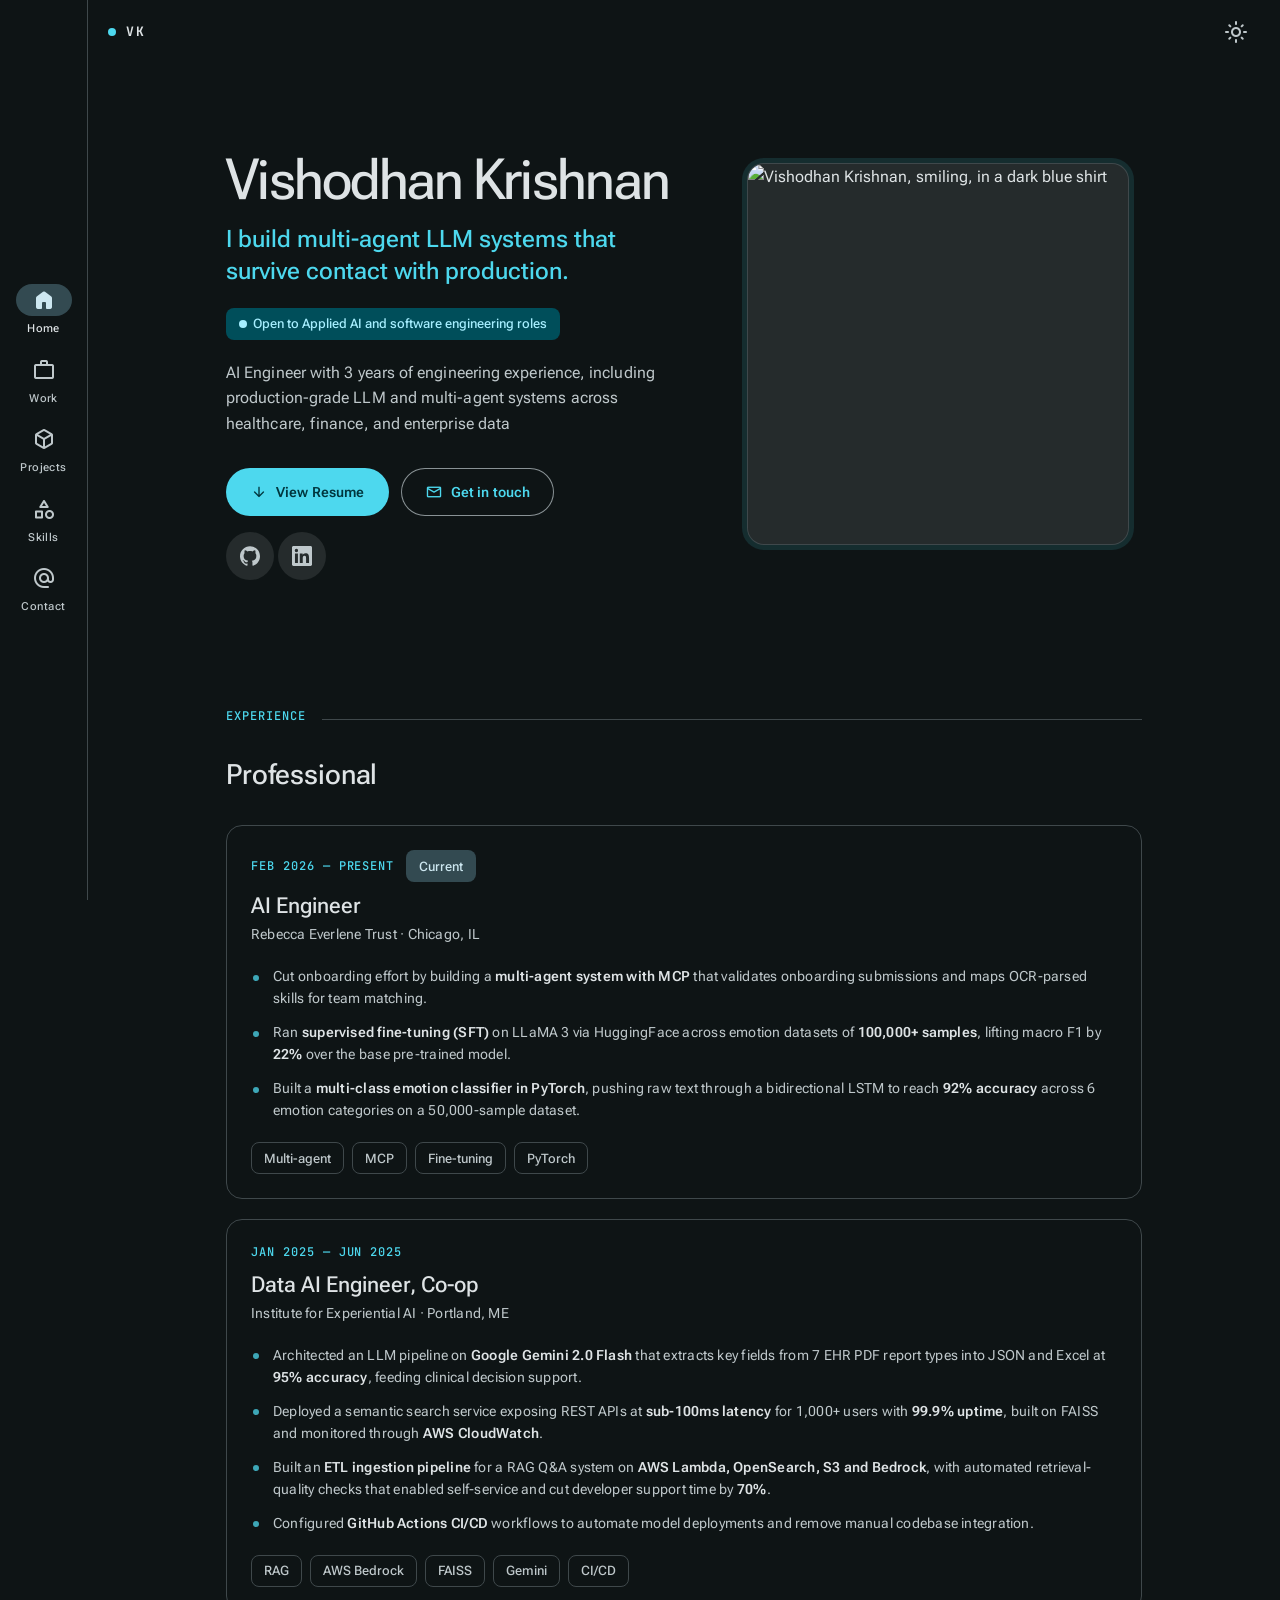
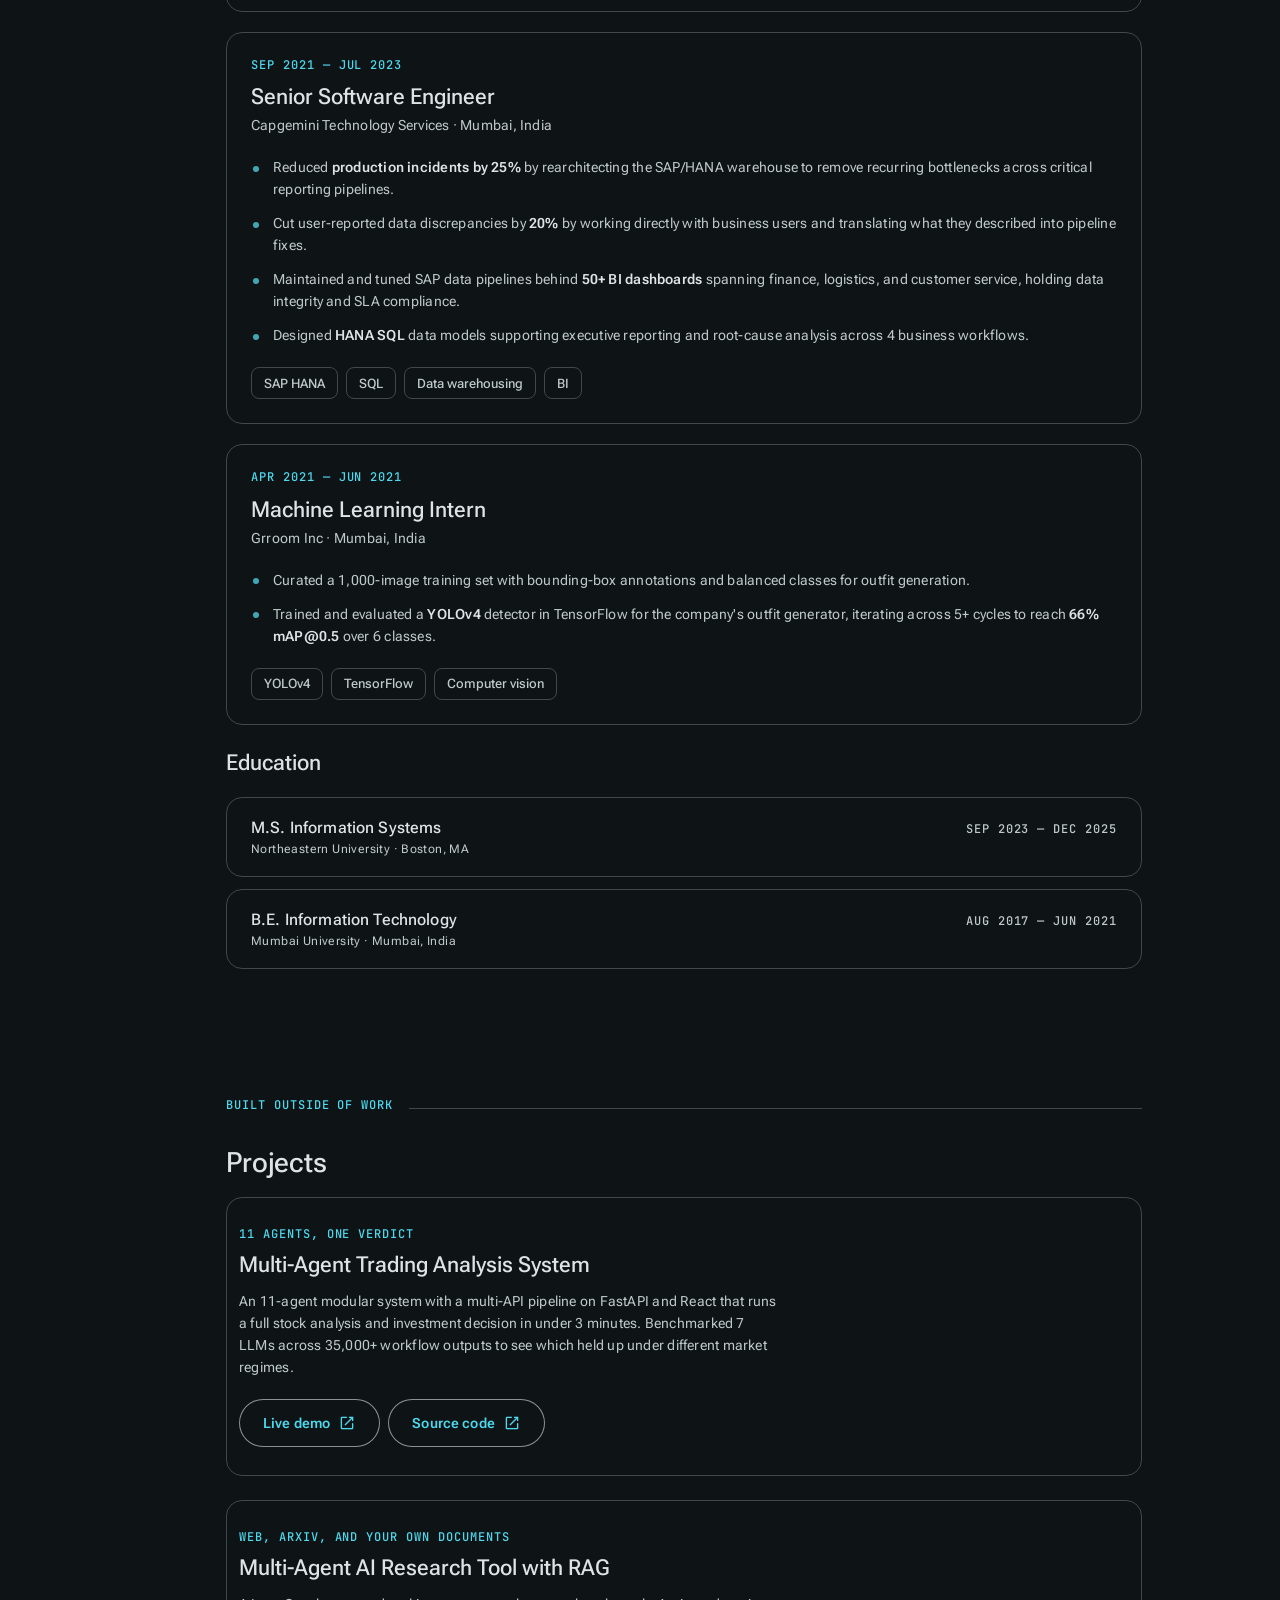
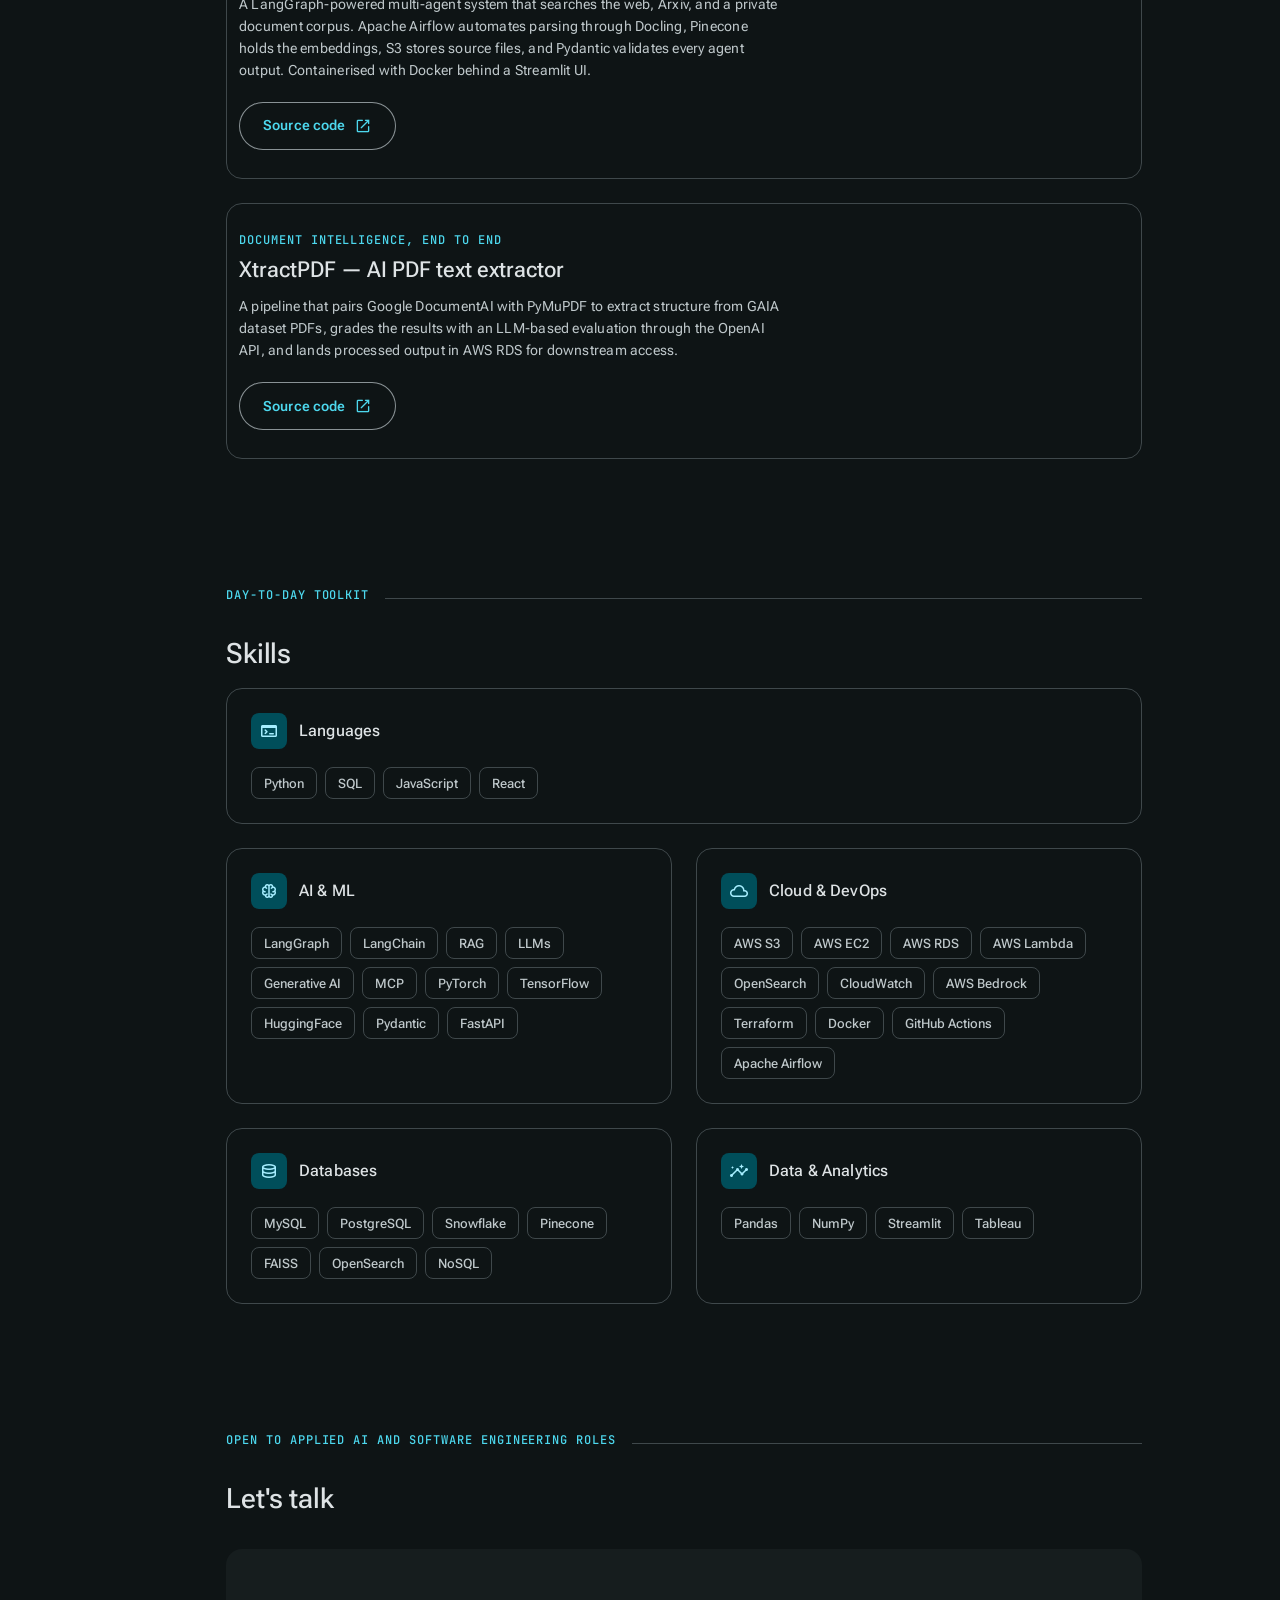
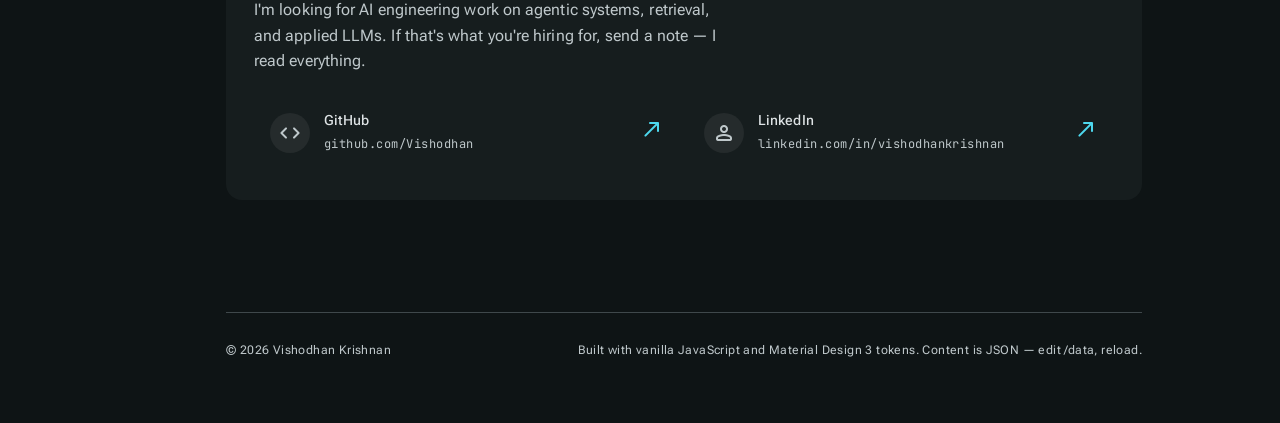
==== index.html @ 7ceb16e6 "Initial commit from local project" ====
<!DOCTYPE html>
<html lang="en" data-theme="dark">
<head>
  <meta charset="utf-8">
  <meta name="viewport" content="width=device-width, initial-scale=1, viewport-fit=cover">
  <title>Vishodhan Krishnan — AI Engineer</title>
  <meta name="description" content="Vishodhan Krishnan — AI Engineer building multi-agent LLM systems, RAG pipelines, and fine-tuned models across healthcare, finance, and enterprise data.">
  <meta name="theme-color" content="#0E1415">
  <meta name="color-scheme" content="dark light">

  <meta property="og:type" content="profile">
  <meta property="og:title" content="Vishodhan Krishnan — AI Engineer">
  <meta property="og:description" content="Multi-agent LLM systems, RAG pipelines, and fine-tuned models across healthcare, finance, and enterprise data.">
  <meta property="og:image" content="assets/img/vishodhan-krishnan-cropped.jpg">
  <meta name="twitter:card" content="summary">


  <!-- Fonts: Roboto Flex (M3 brand + plain roles), JetBrains Mono (utility), Material Symbols -->
  <link rel="preconnect" href="https://fonts.googleapis.com">
  <link rel="preconnect" href="https://fonts.gstatic.com" crossorigin>
  <link rel="stylesheet" href="https://fonts.googleapis.com/css2?family=Roboto+Flex:opsz,wdth,wght@8..144,75..125,300..700&family=JetBrains+Mono:wght@400..700&display=swap">
  <link rel="stylesheet" href="https://fonts.googleapis.com/css2?family=Material+Symbols+Rounded:opsz,wght,FILL,GRAD@20..48,100..700,0..1,-50..200&display=swap">

  <!-- Design tokens + components -->
  <link rel="stylesheet" href="assets/css/tokens.css">
  <link rel="stylesheet" href="assets/css/styles.css">

  <!-- Tailwind, bridged to the same M3 colour tokens -->
  <script src="https://cdn.tailwindcss.com?plugins=" defer></script>
  <script>
    window.tailwind = window.tailwind || {};
    window.tailwind.config = {
      corePlugins: { preflight: false },
      theme: {
        extend: {
          colors: {
            primary: 'rgb(var(--md-ref-primary) / <alpha-value>)',
            'on-primary': 'rgb(var(--md-ref-on-primary) / <alpha-value>)',
            'primary-container': 'rgb(var(--md-ref-primary-container) / <alpha-value>)',
            secondary: 'rgb(var(--md-ref-secondary) / <alpha-value>)',
            tertiary: 'rgb(var(--md-ref-tertiary) / <alpha-value>)',
            surface: 'rgb(var(--md-ref-surface) / <alpha-value>)',
            'on-surface': 'rgb(var(--md-ref-on-surface) / <alpha-value>)',
            'on-surface-variant': 'rgb(var(--md-ref-on-surface-variant) / <alpha-value>)',
            'surface-container': 'rgb(var(--md-ref-surface-container) / <alpha-value>)',
            outline: 'rgb(var(--md-ref-outline) / <alpha-value>)',
            'outline-variant': 'rgb(var(--md-ref-outline-variant) / <alpha-value>)'
          },
          borderRadius: {
            xs: 'var(--md-sys-shape-corner-extra-small)',
            sm: 'var(--md-sys-shape-corner-small)',
            md: 'var(--md-sys-shape-corner-medium)',
            lg: 'var(--md-sys-shape-corner-large)',
            xl: 'var(--md-sys-shape-corner-extra-large)'
          }
        }
      }
    };
  </script>

  <!-- Applies the saved theme before first paint so there is no flash -->
  <script src="assets/js/theme.js"></script>
</head>

<body>
  <p id="live-region" class="sr-only" role="status" aria-live="polite"></p>

  <!-- Navigation rail — desktop -->
  <nav class="md-nav-rail" id="nav-rail" aria-label="Sections"></nav>

  <!-- Top app bar -->
  <header class="md-top-app-bar" id="app-bar">
    <a class="pf-brand" href="#home">
      <span class="pf-brand__dot" aria-hidden="true"></span>
      <span>VK</span>
    </a>
    <button type="button"
            id="theme-toggle"
            class="md-icon-button md-state"
            aria-pressed="false"
            aria-label="Switch to light theme"
            title="Switch to light theme">
      <span class="material-symbols-rounded" aria-hidden="true">light_mode</span>
    </button>
  </header>

  <main id="main" tabindex="-1">
    <noscript>
      <div class="pf-shell">
        <div class="pf-notice">
          <h2 class="md-title-medium">JavaScript is switched off</h2>
          <p class="md-body-medium" style="margin-top:8px">
            This page assembles itself from JSON in the <code>/data</code> folder, so it needs
            JavaScript to render. Turn it on and reload, or read the raw content at
            <code>data/profile.json</code> and <code>data/experience.json</code>.
          </p>
        </div>
      </div>
    </noscript>

    <div class="pf-shell">
      <div class="pf-notice" id="load-error" role="alert" hidden></div>
    </div>

    <section class="pf-section" id="home" aria-labelledby="home-heading">
      <div class="pf-shell">
        <h2 class="sr-only" id="home-heading" tabindex="-1">Introduction</h2>
        <div id="home-content"></div>
      </div>
    </section>

    <section class="pf-section" id="work" aria-labelledby="work-heading">
      <div class="pf-shell" id="work-content"></div>
    </section>

    <section class="pf-section" id="projects" aria-labelledby="projects-heading">
      <div class="pf-shell" id="projects-content"></div>
    </section>

    <section class="pf-section" id="skills" aria-labelledby="skills-heading">
      <div class="pf-shell" id="skills-content"></div>
    </section>

    <section class="pf-section" id="contact" aria-labelledby="contact-heading">
      <div class="pf-shell" id="contact-content"></div>
    </section>
  </main>

  <footer class="pf-footer">
    <div class="pf-shell" id="site-footer"></div>
  </footer>

  <!-- Navigation bar — compact widths -->
  <nav class="md-nav-bar" id="nav-bar" aria-label="Sections"></nav>

  <script src="assets/js/data.js"></script>
  <script src="assets/js/render.js"></script>
  <script src="assets/js/nav.js"></script>
  <script src="assets/js/main.js"></script>
</body>
</html>
---- assets/css/tokens.css ----
/* =========================================================================
   Material Design 3 — design tokens
   -------------------------------------------------------------------------
   Colour roles are stored as space-separated RGB triplets (`--md-ref-*`) so
   Tailwind can apply alpha via `rgb(var(--token) / <alpha-value>)`.
   Hand-written CSS uses the resolved `--md-sys-color-*` aliases.

   Scheme generated from seed  #0FA3B1  (teal-cyan)
   Tertiary palette shifted to indigo for accent contrast.
   ========================================================================= */

:root {
  /* ---- Shape scale ---- */
  --md-sys-shape-corner-none: 0px;
  --md-sys-shape-corner-extra-small: 4px;
  --md-sys-shape-corner-small: 8px;
  --md-sys-shape-corner-medium: 12px;
  --md-sys-shape-corner-large: 16px;
  --md-sys-shape-corner-extra-large: 28px;
  --md-sys-shape-corner-full: 9999px;

  /* ---- State layer opacities ---- */
  --md-sys-state-hover-opacity: 0.08;
  --md-sys-state-focus-opacity: 0.10;
  --md-sys-state-pressed-opacity: 0.10;
  --md-sys-state-dragged-opacity: 0.16;

  /* ---- Motion ---- */
  --md-sys-motion-easing-standard: cubic-bezier(0.2, 0, 0, 1);
  --md-sys-motion-easing-standard-decelerate: cubic-bezier(0, 0, 0, 1);
  --md-sys-motion-easing-emphasized-decelerate: cubic-bezier(0.05, 0.7, 0.1, 1);
  --md-sys-motion-easing-emphasized-accelerate: cubic-bezier(0.3, 0, 0.8, 0.15);
  --md-sys-motion-duration-short2: 100ms;
  --md-sys-motion-duration-short4: 200ms;
  --md-sys-motion-duration-medium2: 300ms;
  --md-sys-motion-duration-medium4: 400ms;
  --md-sys-motion-duration-long2: 500ms;
  --md-sys-motion-duration-long4: 600ms;

  /* ---- Typeface roles ---- */
  --md-sys-typescale-brand-font: "Roboto Flex", "Roboto", system-ui, -apple-system,
    "Segoe UI", sans-serif;
  --md-sys-typescale-plain-font: "Roboto Flex", "Roboto", system-ui, -apple-system,
    "Segoe UI", sans-serif;
  --md-sys-typescale-utility-font: "JetBrains Mono", ui-monospace, SFMono-Regular,
    "SF Mono", Menlo, Consolas, monospace;
}

/* =========================================================================
   DARK SCHEME  — the default, per brief
   Surface #0E1415 with on-surface #DEE3E5 (light grey) → 15.4:1
   ========================================================================= */
:root,
[data-theme="dark"] {
  color-scheme: dark;

  --md-ref-primary: 77 216 238;
  --md-ref-on-primary: 0 54 62;
  --md-ref-primary-container: 0 78 90;
  --md-ref-on-primary-container: 166 238 255;

  --md-ref-secondary: 177 203 211;
  --md-ref-on-secondary: 28 52 58;
  --md-ref-secondary-container: 51 74 81;
  --md-ref-on-secondary-container: 205 231 240;

  --md-ref-tertiary: 192 193 234;
  --md-ref-on-tertiary: 41 42 77;
  --md-ref-tertiary-container: 63 64 100;
  --md-ref-on-tertiary-container: 223 223 255;

  --md-ref-error: 255 180 171;
  --md-ref-on-error: 105 0 5;
  --md-ref-error-container: 147 0 10;
  --md-ref-on-error-container: 255 218 214;

  --md-ref-surface: 14 20 21;
  --md-ref-on-surface: 222 227 229;
  --md-ref-surface-variant: 63 72 75;
  --md-ref-on-surface-variant: 191 200 203;

  --md-ref-surface-dim: 14 20 21;
  --md-ref-surface-bright: 52 58 59;
  --md-ref-surface-container-lowest: 9 15 16;
  --md-ref-surface-container-low: 22 29 30;
  --md-ref-surface-container: 26 33 34;
  --md-ref-surface-container-high: 37 43 44;
  --md-ref-surface-container-highest: 47 54 55;

  --md-ref-outline: 137 146 149;
  --md-ref-outline-variant: 63 72 75;

  --md-ref-inverse-surface: 222 227 229;
  --md-ref-inverse-on-surface: 43 49 51;
  --md-ref-inverse-primary: 0 104 122;

  --md-ref-scrim: 0 0 0;
  --md-ref-shadow: 0 0 0;

  --md-sys-elevation-level1: 0 1px 2px 0 rgb(0 0 0 / 0.42), 0 1px 3px 1px rgb(0 0 0 / 0.26);
  --md-sys-elevation-level2: 0 1px 2px 0 rgb(0 0 0 / 0.42), 0 2px 6px 2px rgb(0 0 0 / 0.26);
  --md-sys-elevation-level3: 0 1px 3px 0 rgb(0 0 0 / 0.42), 0 4px 8px 3px rgb(0 0 0 / 0.26);
}

/* =========================================================================
   LIGHT SCHEME
   Surface #F5FAFB with on-surface #171D1E → 15.6:1
   ========================================================================= */
[data-theme="light"] {
  color-scheme: light;

  --md-ref-primary: 0 104 122;
  --md-ref-on-primary: 255 255 255;
  --md-ref-primary-container: 166 238 255;
  --md-ref-on-primary-container: 0 31 37;

  --md-ref-secondary: 74 98 104;
  --md-ref-on-secondary: 255 255 255;
  --md-ref-secondary-container: 205 231 240;
  --md-ref-on-secondary-container: 5 31 37;

  --md-ref-tertiary: 86 89 146;
  --md-ref-on-tertiary: 255 255 255;
  --md-ref-tertiary-container: 223 223 255;
  --md-ref-on-tertiary-container: 18 20 75;

  --md-ref-error: 186 26 26;
  --md-ref-on-error: 255 255 255;
  --md-ref-error-container: 255 218 214;
  --md-ref-on-error-container: 65 0 2;

  --md-ref-surface: 245 250 251;
  --md-ref-on-surface: 23 29 30;
  --md-ref-surface-variant: 219 228 230;
  --md-ref-on-surface-variant: 63 72 75;

  --md-ref-surface-dim: 213 219 220;
  --md-ref-surface-bright: 245 250 251;
  --md-ref-surface-container-lowest: 255 255 255;
  --md-ref-surface-container-low: 239 245 246;
  --md-ref-surface-container: 233 239 240;
  --md-ref-surface-container-high: 227 233 235;
  --md-ref-surface-container-highest: 222 227 229;

  --md-ref-outline: 111 121 123;
  --md-ref-outline-variant: 191 200 203;

  --md-ref-inverse-surface: 43 49 51;
  --md-ref-inverse-on-surface: 236 242 243;
  --md-ref-inverse-primary: 77 216 238;

  --md-ref-scrim: 0 0 0;
  --md-ref-shadow: 0 0 0;

  --md-sys-elevation-level1: 0 1px 2px 0 rgb(0 0 0 / 0.14), 0 1px 3px 1px rgb(0 0 0 / 0.08);
  --md-sys-elevation-level2: 0 1px 2px 0 rgb(0 0 0 / 0.14), 0 2px 6px 2px rgb(0 0 0 / 0.08);
  --md-sys-elevation-level3: 0 1px 3px 0 rgb(0 0 0 / 0.14), 0 4px 8px 3px rgb(0 0 0 / 0.08);
}

/* ---- Resolved aliases for hand-written CSS ---- */
:root,
[data-theme="dark"],
[data-theme="light"] {
  --md-sys-color-primary: rgb(var(--md-ref-primary));
  --md-sys-color-on-primary: rgb(var(--md-ref-on-primary));
  --md-sys-color-primary-container: rgb(var(--md-ref-primary-container));
  --md-sys-color-on-primary-container: rgb(var(--md-ref-on-primary-container));
  --md-sys-color-secondary: rgb(var(--md-ref-secondary));
  --md-sys-color-on-secondary: rgb(var(--md-ref-on-secondary));
  --md-sys-color-secondary-container: rgb(var(--md-ref-secondary-container));
  --md-sys-color-on-secondary-container: rgb(var(--md-ref-on-secondary-container));
  --md-sys-color-tertiary: rgb(var(--md-ref-tertiary));
  --md-sys-color-on-tertiary: rgb(var(--md-ref-on-tertiary));
  --md-sys-color-tertiary-container: rgb(var(--md-ref-tertiary-container));
  --md-sys-color-on-tertiary-container: rgb(var(--md-ref-on-tertiary-container));
  --md-sys-color-error: rgb(var(--md-ref-error));
  --md-sys-color-surface: rgb(var(--md-ref-surface));
  --md-sys-color-on-surface: rgb(var(--md-ref-on-surface));
  --md-sys-color-surface-variant: rgb(var(--md-ref-surface-variant));
  --md-sys-color-on-surface-variant: rgb(var(--md-ref-on-surface-variant));
  --md-sys-color-surface-dim: rgb(var(--md-ref-surface-dim));
  --md-sys-color-surface-bright: rgb(var(--md-ref-surface-bright));
  --md-sys-color-surface-container-lowest: rgb(var(--md-ref-surface-container-lowest));
  --md-sys-color-surface-container-low: rgb(var(--md-ref-surface-container-low));
  --md-sys-color-surface-container: rgb(var(--md-ref-surface-container));
  --md-sys-color-surface-container-high: rgb(var(--md-ref-surface-container-high));
  --md-sys-color-surface-container-highest: rgb(var(--md-ref-surface-container-highest));
  --md-sys-color-outline: rgb(var(--md-ref-outline));
  --md-sys-color-outline-variant: rgb(var(--md-ref-outline-variant));
  --md-sys-color-inverse-surface: rgb(var(--md-ref-inverse-surface));
  --md-sys-color-inverse-on-surface: rgb(var(--md-ref-inverse-on-surface));
  --md-sys-color-inverse-primary: rgb(var(--md-ref-inverse-primary));
}

/* =========================================================================
   Type scale — M3 roles mapped onto Roboto Flex + JetBrains Mono
   ========================================================================= */
.md-display-large,
.md-display-medium,
.md-display-small,
.md-headline-large,
.md-headline-medium,
.md-headline-small {
  font-family: var(--md-sys-typescale-brand-font);
  font-variation-settings: "wdth" 105, "GRAD" 0;
  text-wrap: balance;
}

.md-display-large  { font-size: clamp(2.75rem, 7vw, 3.5625rem); line-height: 1.12; font-weight: 500; letter-spacing: -0.03em; }
.md-display-medium { font-size: clamp(2.25rem, 5.5vw, 2.8125rem); line-height: 1.16; font-weight: 500; letter-spacing: -0.02em; }
.md-display-small  { font-size: clamp(1.875rem, 4vw, 2.25rem); line-height: 1.22; font-weight: 500; letter-spacing: -0.015em; }

.md-headline-large  { font-size: 2rem;    line-height: 1.25; font-weight: 500; letter-spacing: -0.01em; }
.md-headline-medium { font-size: 1.75rem; line-height: 1.29; font-weight: 500; letter-spacing: -0.005em; }
.md-headline-small  { font-size: 1.5rem;  line-height: 1.33; font-weight: 500; }

.md-title-large  { font-family: var(--md-sys-typescale-brand-font); font-size: 1.375rem; line-height: 1.27; font-weight: 500; }
.md-title-medium { font-family: var(--md-sys-typescale-plain-font); font-size: 1rem;     line-height: 1.5;  font-weight: 500; letter-spacing: 0.009em; }
.md-title-small  { font-family: var(--md-sys-typescale-plain-font); font-size: 0.875rem; line-height: 1.43; font-weight: 500; letter-spacing: 0.007em; }

.md-body-large  { font-family: var(--md-sys-typescale-plain-font); font-size: 1rem;     line-height: 1.6;  font-weight: 400; letter-spacing: 0.005em; }
.md-body-medium { font-family: var(--md-sys-typescale-plain-font); font-size: 0.875rem; line-height: 1.57; font-weight: 400; letter-spacing: 0.016em; }
.md-body-small  { font-family: var(--md-sys-typescale-plain-font); font-size: 0.75rem;  line-height: 1.5;  font-weight: 400; letter-spacing: 0.033em; }

.md-label-large  { font-family: var(--md-sys-typescale-plain-font); font-size: 0.875rem; line-height: 1.43; font-weight: 500; letter-spacing: 0.007em; }
.md-label-medium { font-family: var(--md-sys-typescale-plain-font); font-size: 0.75rem;  line-height: 1.33; font-weight: 500; letter-spacing: 0.042em; }
.md-label-small  { font-family: var(--md-sys-typescale-plain-font); font-size: 0.6875rem;line-height: 1.45; font-weight: 500; letter-spacing: 0.045em; }

/* Utility face — dates, metrics, eyebrows, graph labels */
.md-utility {
  font-family: var(--md-sys-typescale-utility-font);
  font-size: 0.75rem;
  line-height: 1.4;
  font-weight: 500;
  letter-spacing: 0.08em;
  text-transform: uppercase;
  font-feature-settings: "tnum" 1;
}
---- assets/css/styles.css ----
/* =========================================================================
   Vishodhan Krishnan — portfolio
   Material Design 3 components + layout.
   Tailwind handles generic utilities; everything here is M3-specific.
   ========================================================================= */

/* ---------- Base ---------- */
* { box-sizing: border-box; }

html {
  scroll-behavior: smooth;
  -webkit-text-size-adjust: 100%;
}

body {
  margin: 0;
  min-height: 100vh;
  background-color: var(--md-sys-color-surface);
  color: var(--md-sys-color-on-surface);
  font-family: var(--md-sys-typescale-plain-font);
  font-size: 1rem;
  line-height: 1.6;
  -webkit-font-smoothing: antialiased;
  -moz-osx-font-smoothing: grayscale;
  transition:
    background-color var(--md-sys-motion-duration-medium2) var(--md-sys-motion-easing-standard),
    color var(--md-sys-motion-duration-medium2) var(--md-sys-motion-easing-standard);
}

h1, h2, h3, h4, p, ul, ol, figure { margin: 0; }
ul, ol { padding: 0; list-style: none; }
img { display: block; max-width: 100%; }

a {
  color: var(--md-sys-color-primary);
  text-decoration-color: color-mix(in srgb, var(--md-sys-color-primary) 45%, transparent);
  text-underline-offset: 0.2em;
}
a:hover { text-decoration-color: currentColor; }

strong { font-weight: 600; color: var(--md-sys-color-on-surface); }

code {
  font-family: var(--md-sys-typescale-utility-font);
  font-size: 0.875em;
  padding: 0.1em 0.35em;
  border-radius: var(--md-sys-shape-corner-extra-small);
  background: var(--md-sys-color-surface-container-high);
}

/* ---------- Focus: WCAG 2.4.7 / 2.4.11 ---------- */
:focus-visible {
  outline: 3px solid var(--md-sys-color-primary);
  outline-offset: 2px;
  border-radius: var(--md-sys-shape-corner-extra-small);
}
:focus:not(:focus-visible) { outline: none; }

.skip-link {
  position: fixed;
  top: 0;
  left: 0;
  z-index: 100;
  transform: translateY(-120%);
  margin: 12px;
  padding: 12px 20px;
  border-radius: var(--md-sys-shape-corner-full);
  background: var(--md-sys-color-primary-container);
  color: var(--md-sys-color-on-primary-container);
  font-weight: 500;
  text-decoration: none;
  box-shadow: var(--md-sys-elevation-level2);
  transition: transform var(--md-sys-motion-duration-short4) var(--md-sys-motion-easing-standard);
}
.skip-link:focus { transform: translateY(0); }

/* Screen-reader-only text (also defined by Tailwind; kept here so the
   site degrades correctly if the CDN is unavailable). */
.sr-only {
  position: absolute;
  width: 1px;
  height: 1px;
  padding: 0;
  margin: -1px;
  overflow: hidden;
  clip: rect(0, 0, 0, 0);
  white-space: nowrap;
  border-width: 0;
}

/* ---------- Shared state layer ---------- */
.md-state {
  position: relative;
  isolation: isolate;
  overflow: hidden;
}
.md-state::before {
  content: "";
  position: absolute;
  inset: 0;
  z-index: -1;
  background: currentColor;
  opacity: 0;
  transition: opacity var(--md-sys-motion-duration-short4) var(--md-sys-motion-easing-standard);
  pointer-events: none;
}
.md-state:hover::before { opacity: var(--md-sys-state-hover-opacity); }
.md-state:focus-visible::before { opacity: var(--md-sys-state-focus-opacity); }
.md-state:active::before { opacity: var(--md-sys-state-pressed-opacity); }

/* =========================================================================
   Navigation rail (>= 900px)
   ========================================================================= */
.md-nav-rail {
  position: fixed;
  inset-block: 0;
  left: 0;
  z-index: 30;
  display: none;
  width: 88px;
  flex-direction: column;
  align-items: center;
  justify-content: center;
  gap: 4px;
  padding-block: 24px;
  background: var(--md-sys-color-surface);
  border-right: 1px solid var(--md-sys-color-outline-variant);
}

.md-nav-rail__list {
  display: flex;
  flex-direction: column;
  gap: 4px;
  width: 100%;
  align-items: center;
}

.md-nav-rail__item {
  display: flex;
  flex-direction: column;
  align-items: center;
  gap: 4px;
  width: 100%;
  padding-block: 6px;
  color: var(--md-sys-color-on-surface-variant);
  text-decoration: none;
  background: none;
  border: 0;
  cursor: pointer;
}

.md-nav-rail__icon {
  display: grid;
  place-items: center;
  width: 56px;
  height: 32px;
  border-radius: var(--md-sys-shape-corner-full);
  transition:
    background-color var(--md-sys-motion-duration-short4) var(--md-sys-motion-easing-standard),
    color var(--md-sys-motion-duration-short4) var(--md-sys-motion-easing-standard);
}

.md-nav-rail__item:hover .md-nav-rail__icon {
  background: color-mix(in srgb, var(--md-sys-color-on-surface) 8%, transparent);
}

.md-nav-rail__item[aria-current="true"] { color: var(--md-sys-color-on-surface); }
.md-nav-rail__item[aria-current="true"] .md-nav-rail__icon {
  background: var(--md-sys-color-secondary-container);
  color: var(--md-sys-color-on-secondary-container);
}
.md-nav-rail__item[aria-current="true"] .material-symbols-rounded {
  font-variation-settings: "FILL" 1, "wght" 400, "GRAD" 0, "opsz" 24;
}

.md-nav-rail__label { font-size: 0.6875rem; font-weight: 500; letter-spacing: 0.04em; }

/* =========================================================================
   Navigation bar (< 900px, bottom)
   ========================================================================= */
.md-nav-bar {
  position: fixed;
  inset-inline: 0;
  bottom: 0;
  z-index: 30;
  display: flex;
  height: 80px;
  align-items: center;
  justify-content: space-around;
  padding-inline: 4px;
  background: var(--md-sys-color-surface-container);
  border-top: 1px solid var(--md-sys-color-outline-variant);
  padding-bottom: env(safe-area-inset-bottom, 0px);
}

.md-nav-bar__item {
  display: flex;
  flex: 1 1 0;
  flex-direction: column;
  align-items: center;
  justify-content: center;
  gap: 4px;
  min-width: 0;
  min-height: 64px;
  padding-top: 12px;
  color: var(--md-sys-color-on-surface-variant);
  text-decoration: none;
}

.md-nav-bar__icon {
  display: grid;
  place-items: center;
  width: 64px;
  max-width: 100%;
  height: 32px;
  border-radius: var(--md-sys-shape-corner-full);
  transition: background-color var(--md-sys-motion-duration-short4) var(--md-sys-motion-easing-standard);
}

.md-nav-bar__item[aria-current="true"] { color: var(--md-sys-color-on-surface); }
.md-nav-bar__item[aria-current="true"] .md-nav-bar__icon {
  background: var(--md-sys-color-secondary-container);
  color: var(--md-sys-color-on-secondary-container);
}
.md-nav-bar__item[aria-current="true"] .material-symbols-rounded {
  font-variation-settings: "FILL" 1, "wght" 400, "GRAD" 0, "opsz" 24;
}

.md-nav-bar__label {
  font-size: 0.6875rem;
  font-weight: 500;
  letter-spacing: 0.04em;
  overflow: hidden;
  text-overflow: ellipsis;
  white-space: nowrap;
  max-width: 100%;
}

/* =========================================================================
   Top app bar
   ========================================================================= */
.md-top-app-bar {
  position: sticky;
  top: 0;
  z-index: 20;
  display: flex;
  height: 64px;
  align-items: center;
  justify-content: space-between;
  gap: 16px;
  padding-inline: 20px;
  background: var(--md-sys-color-surface);
  transition: background-color var(--md-sys-motion-duration-short4) var(--md-sys-motion-easing-standard),
              box-shadow var(--md-sys-motion-duration-short4) var(--md-sys-motion-easing-standard);
}
.md-top-app-bar[data-scrolled="true"] {
  background: var(--md-sys-color-surface-container);
  box-shadow: var(--md-sys-elevation-level1);
}

.pf-brand {
  display: inline-flex;
  align-items: center;
  gap: 10px;
  font-family: var(--md-sys-typescale-utility-font);
  font-size: 0.8125rem;
  font-weight: 700;
  letter-spacing: 0.14em;
  color: var(--md-sys-color-on-surface);
  text-decoration: none;
}
.pf-brand__dot {
  width: 8px;
  height: 8px;
  border-radius: var(--md-sys-shape-corner-full);
  background: var(--md-sys-color-primary);
}

/* =========================================================================
   Buttons
   ========================================================================= */
.md-button {
  display: inline-flex;
  align-items: center;
  justify-content: center;
  gap: 8px;
  min-height: 48px;
  padding-inline: 24px;
  border: 0;
  border-radius: var(--md-sys-shape-corner-full);
  font-family: var(--md-sys-typescale-plain-font);
  font-size: 0.875rem;
  font-weight: 600;
  letter-spacing: 0.01em;
  text-decoration: none;
  cursor: pointer;
  transition: box-shadow var(--md-sys-motion-duration-short4) var(--md-sys-motion-easing-standard);
}
.md-button .material-symbols-rounded { font-size: 18px; }

.md-button--filled {
  background: var(--md-sys-color-primary);
  color: var(--md-sys-color-on-primary);
}
.md-button--filled:hover { box-shadow: var(--md-sys-elevation-level1); }

.md-button--tonal {
  background: var(--md-sys-color-secondary-container);
  color: var(--md-sys-color-on-secondary-container);
}

.md-button--outlined {
  background: transparent;
  color: var(--md-sys-color-primary);
  box-shadow: inset 0 0 0 1px var(--md-sys-color-outline);
}

.md-button--text {
  background: transparent;
  color: var(--md-sys-color-primary);
  padding-inline: 12px;
}

/* Icon button */
.md-icon-button {
  display: inline-grid;
  place-items: center;
  width: 48px;
  height: 48px;
  border: 0;
  border-radius: var(--md-sys-shape-corner-full);
  background: transparent;
  color: var(--md-sys-color-on-surface-variant);
  cursor: pointer;
  text-decoration: none;
}
.md-icon-button--tonal {
  background: var(--md-sys-color-surface-container-high);
  color: var(--md-sys-color-on-surface-variant);
}

/* =========================================================================
   Cards
   ========================================================================= */
.md-card {
  border-radius: var(--md-sys-shape-corner-large);
  background: var(--md-sys-color-surface-container-low);
  transition:
    background-color var(--md-sys-motion-duration-short4) var(--md-sys-motion-easing-standard),
    border-color var(--md-sys-motion-duration-short4) var(--md-sys-motion-easing-standard),
    box-shadow var(--md-sys-motion-duration-short4) var(--md-sys-motion-easing-standard);
}
.md-card--outlined {
  background: var(--md-sys-color-surface);
  border: 1px solid var(--md-sys-color-outline-variant);
}
.md-card--interactive:hover {
  border-color: color-mix(in srgb, var(--md-sys-color-primary) 55%, transparent);
  background: var(--md-sys-color-surface-container-low);
  box-shadow: var(--md-sys-elevation-level1);
}

/* =========================================================================
   Chips
   ========================================================================= */
.md-chip {
  display: inline-flex;
  align-items: center;
  gap: 6px;
  height: 32px;
  padding-inline: 12px;
  border: 1px solid var(--md-sys-color-outline-variant);
  border-radius: var(--md-sys-shape-corner-small);
  background: transparent;
  color: var(--md-sys-color-on-surface-variant);
  font-size: 0.8125rem;
  font-weight: 500;
  line-height: 1;
  white-space: nowrap;
}
.md-chip--accent {
  border-color: transparent;
  background: var(--md-sys-color-secondary-container);
  color: var(--md-sys-color-on-secondary-container);
}
.md-chip--status {
  border-color: transparent;
  background: var(--md-sys-color-primary-container);
  color: var(--md-sys-color-on-primary-container);
}
.md-chip--status .pf-pulse {
  width: 8px;
  height: 8px;
  border-radius: var(--md-sys-shape-corner-full);
  background: currentColor;
  animation: pf-breathe 2.4s var(--md-sys-motion-easing-standard) infinite;
}
@keyframes pf-breathe {
  0%, 100% { opacity: 1; transform: scale(1); }
  50%      { opacity: 0.45; transform: scale(0.75); }
}

/* Divider */
.md-divider {
  height: 1px;
  border: 0;
  background: var(--md-sys-color-outline-variant);
}

/* =========================================================================
   Page shell
   ========================================================================= */
.pf-shell {
  width: 100%;
  max-width: 980px;
  margin-inline: auto;
  padding-inline: 20px;
}

/* Adjacent sections stack their padding, so a seam is twice these values:
   56px here → 112px between sections, 64px at ≥900px → 128px. */
.pf-section {
  padding-block: 56px;
  scroll-margin-top: 80px;
}
.pf-section:first-child { padding-block: 32px 56px; }

.pf-section__head {
  display: flex;
  align-items: baseline;
  gap: 16px;
  margin-bottom: 32px;
}
.pf-eyebrow {
  color: var(--md-sys-color-primary);
  flex: none;
}
.pf-section__rule {
  flex: 1 1 auto;
  height: 1px;
  background: var(--md-sys-color-outline-variant);
}

/* =========================================================================
   Hero
   ========================================================================= */
.pf-hero {
  display: grid;
  gap: 48px;
  align-items: center;
  grid-template-columns: 1fr;
}

.pf-avatar {
  position: relative;
  width: clamp(112px, 26vw, 148px);
  aspect-ratio: 1;
  border-radius: var(--md-sys-shape-corner-full);
  overflow: hidden;
  flex: none;
  background: var(--md-sys-color-surface-container-high);
  box-shadow:
    0 0 0 1px var(--md-sys-color-outline-variant),
    0 0 0 6px color-mix(in srgb, var(--md-sys-color-primary) 12%, transparent);
}
.pf-avatar img {
  width: 100%;
  height: 100%;
  object-fit: cover;
  border-radius: inherit;
}

.pf-hero__name { margin-top: 20px; color: var(--md-sys-color-on-surface); }
.pf-hero__headline {
  margin-top: 12px;
  max-width: 30ch;
  color: var(--md-sys-color-primary);
}
.pf-hero__summary {
  margin-top: 20px;
  max-width: 60ch;
  color: var(--md-sys-color-on-surface-variant);
}
.pf-hero__actions {
  display: flex;
  flex-wrap: wrap;
  gap: 12px;
  margin-top: 32px;
}

/* =========================================================================
   Signature: the orchestration graph
   ========================================================================= */
.pf-graph {
  width: 100%;
  max-width: 380px;
  margin-inline: auto;
  height: auto;
}
.pf-graph__edge {
  fill: none;
  stroke: var(--md-sys-color-outline-variant);
  stroke-width: 1.25;
}
.pf-graph__pulse {
  fill: none;
  stroke: var(--md-sys-color-primary);
  stroke-width: 1.75;
  stroke-linecap: round;
  stroke-dasharray: 16 400;
  stroke-dashoffset: 416;
  animation: pf-flow 4.2s linear infinite;
}
@keyframes pf-flow {
  0%   { stroke-dashoffset: 416; opacity: 0; }
  8%   { opacity: 1; }
  55%  { stroke-dashoffset: 0; opacity: 1; }
  70%, 100% { stroke-dashoffset: 0; opacity: 0; }
}

.pf-graph__box {
  fill: var(--md-sys-color-surface-container);
  stroke: var(--md-sys-color-outline-variant);
  stroke-width: 1;
}
.pf-graph__box--primary {
  fill: var(--md-sys-color-primary-container);
  stroke: color-mix(in srgb, var(--md-sys-color-primary) 50%, transparent);
}
.pf-graph__box--tertiary {
  fill: var(--md-sys-color-tertiary-container);
  stroke: color-mix(in srgb, var(--md-sys-color-tertiary) 50%, transparent);
}
.pf-graph__text {
  font-family: var(--md-sys-typescale-utility-font);
  font-size: 10.5px;
  font-weight: 600;
  letter-spacing: 0.06em;
  text-anchor: middle;
  dominant-baseline: middle;
  fill: var(--md-sys-color-on-surface-variant);
}
.pf-graph__text--primary { fill: var(--md-sys-color-on-primary-container); }
.pf-graph__text--tertiary { fill: var(--md-sys-color-on-tertiary-container); }

.pf-graph__caption {
  max-width: 44ch;
  margin: 20px auto 0;
  text-align: center;
  color: var(--md-sys-color-on-surface-variant);
}

.pf-hero__art {
  display: flex;
  align-items: center;
  justify-content: center;
  order: -1; /* photo above the name at compact widths, beside it from 900px */
}
.pf-hero__art img {
  width: 100%;
  max-width: 240px;
  aspect-ratio: 1;
  height: auto;
  object-fit: cover;
  border-radius: var(--md-sys-shape-corner-large);
  background: var(--md-sys-color-surface-container-high);
  box-shadow:
    0 0 0 1px var(--md-sys-color-outline-variant),
    0 0 0 6px color-mix(in srgb, var(--md-sys-color-primary) 12%, transparent);
}

/* =========================================================================
   Experience timeline
   ========================================================================= */
.pf-timeline { position: relative; display: grid; gap: 20px; }

.pf-role {
  position: relative;
  padding: 24px;
}
.pf-role__meta {
  display: flex;
  flex-wrap: wrap;
  align-items: center;
  gap: 8px 12px;
  color: var(--md-sys-color-on-surface-variant);
}
.pf-role__dates { color: var(--md-sys-color-primary); }
.pf-role__title { margin-top: 10px; color: var(--md-sys-color-on-surface); }
.pf-role__org {
  margin-top: 4px;
  color: var(--md-sys-color-on-surface-variant);
}
.pf-bullets {
  display: grid;
  gap: 12px;
  margin-top: 20px;
}
.pf-bullets li {
  position: relative;
  padding-left: 22px;
  color: var(--md-sys-color-on-surface-variant);
}
.pf-bullets li::before {
  content: "";
  position: absolute;
  left: 2px;
  top: 0.62em;
  width: 6px;
  height: 6px;
  border-radius: var(--md-sys-shape-corner-full);
  background: var(--md-sys-color-primary);
  opacity: 0.75;
}
.pf-tags {
  display: flex;
  flex-wrap: wrap;
  gap: 8px;
  margin-top: 20px;
}

/* Education */
.pf-edu {
  display: grid;
  gap: 12px;
  margin-top: 20px;
}
.pf-edu__item {
  display: flex;
  flex-wrap: wrap;
  align-items: baseline;
  justify-content: space-between;
  gap: 8px 20px;
  padding: 18px 24px;
}
.pf-edu__dates { color: var(--md-sys-color-on-surface-variant); flex: none; }

/* =========================================================================
   Projects
   ========================================================================= */
.pf-projects { display: grid; gap: 20px; }
.pf-project { padding: 28px 12px; }
.pf-project__kicker { color: var(--md-sys-color-primary); }
.pf-project__name { margin-top: 8px; color: var(--md-sys-color-on-surface); }
.pf-project__body {
  margin-top: 12px;
  max-width: 68ch;
  color: var(--md-sys-color-on-surface-variant);
}
.pf-project__links {
  display: flex;
  flex-wrap: wrap;
  gap: 8px;
  margin-top: 20px;
}

/* =========================================================================
   Skills
   ========================================================================= */
.pf-skills { display: grid; gap: 20px; }
.pf-skill-group { padding: 24px; }
.pf-skill-group__head {
  display: flex;
  align-items: center;
  gap: 12px;
  color: var(--md-sys-color-on-surface);
}
.pf-skill-group__icon {
  display: grid;
  place-items: center;
  width: 36px;
  height: 36px;
  flex: none;
  border-radius: var(--md-sys-shape-corner-small);
  background: var(--md-sys-color-primary-container);
  color: var(--md-sys-color-on-primary-container);
}
.pf-skill-group__icon .material-symbols-rounded { font-size: 20px; }
.pf-skill-group__items {
  display: flex;
  flex-wrap: wrap;
  gap: 8px;
  margin-top: 18px;
}

/* =========================================================================
   Contact + footer
   ========================================================================= */
.pf-contact { padding: 36px 28px; }
.pf-contact__body { margin-top: 12px; max-width: 52ch; color: var(--md-sys-color-on-surface-variant); }
.pf-contact__links { display: grid; gap: 8px; margin-top: 28px; }
.pf-contact__link {
  display: flex;
  align-items: center;
  gap: 14px;
  min-height: 56px;
  padding: 8px 16px;
  border-radius: var(--md-sys-shape-corner-medium);
  color: var(--md-sys-color-on-surface);
  text-decoration: none;
}
.pf-contact__link .pf-contact__handle {
  color: var(--md-sys-color-on-surface-variant);
  font-family: var(--md-sys-typescale-utility-font);
  font-size: 0.75rem;
  letter-spacing: 0.04em;
}
.pf-contact__arrow { margin-left: auto; color: var(--md-sys-color-primary); }

.pf-footer {
  padding-block: 40px 96px;
  color: var(--md-sys-color-on-surface-variant);
}
.pf-footer__inner {
  display: flex;
  flex-wrap: wrap;
  gap: 8px 24px;
  justify-content: space-between;
  padding-top: 28px;
  border-top: 1px solid var(--md-sys-color-outline-variant);
}

/* ---------- Error / no-JS notice ---------- */
.pf-notice {
  margin: 24px auto;
  max-width: 720px;
  padding: 20px 24px;
  border-radius: var(--md-sys-shape-corner-medium);
  border: 1px solid var(--md-sys-color-error);
  background: color-mix(in srgb, var(--md-sys-color-error) 12%, transparent);
  color: var(--md-sys-color-on-surface);
}

/* =========================================================================
   Entrance motion
   ========================================================================= */
.pf-reveal {
  opacity: 0;
  transform: translateY(16px);
  transition:
    opacity var(--md-sys-motion-duration-long2) var(--md-sys-motion-easing-emphasized-decelerate),
    transform var(--md-sys-motion-duration-long2) var(--md-sys-motion-easing-emphasized-decelerate);
}
.pf-reveal.is-visible { opacity: 1; transform: none; }

/* =========================================================================
   Responsive
   ========================================================================= */
@media (min-width: 640px) {
  .pf-shell { padding-inline: 32px; }
  .pf-projects, .pf-skills { gap: 24px; }
}

@media (min-width: 900px) {
  .md-nav-rail { display: flex; }
  .md-nav-bar { display: none; }
  body { padding-left: 88px; }
  .pf-section { padding-block: 64px; }
  .pf-section:first-child { padding-block: 48px 64px; }
  .pf-hero {
    grid-template-columns: minmax(0, 1.05fr) minmax(0, 0.95fr);
    gap: 56px;
  }
  .pf-hero__art { order: 0; }          /* back to source order: photo right of the name */
  .pf-hero__art img { max-width: 380px; }
  .pf-footer { padding-block: 48px 64px; }
  .pf-skills { grid-template-columns: repeat(2, minmax(0, 1fr)); }
  .pf-skill-group:first-child { grid-column: 1 / -1; }
  .pf-contact__links { grid-template-columns: repeat(2, minmax(0, 1fr)); }
}

/* =========================================================================
   Reduced motion — WCAG 2.3.3
   ========================================================================= */
@media (prefers-reduced-motion: reduce) {
  html { scroll-behavior: auto; }
  *,
  *::before,
  *::after {
    animation-duration: 0.001ms !important;
    animation-iteration-count: 1 !important;
    transition-duration: 0.001ms !important;
  }
  .pf-reveal { opacity: 1; transform: none; }
  .pf-graph__pulse { display: none; }
  .md-chip--status .pf-pulse { animation: none; }
}

/* ---------- Forced colours / high contrast ---------- */
@media (forced-colors: active) {
  .md-card, .md-chip, .md-button { border: 1px solid CanvasText; }
  .md-nav-rail__item[aria-current="true"] .md-nav-rail__icon,
  .md-nav-bar__item[aria-current="true"] .md-nav-bar__icon {
    outline: 2px solid CanvasText;
  }
}

/* ---------- Print ---------- */
@media print {
  .md-nav-rail, .md-nav-bar, .md-top-app-bar, .pf-graph, .skip-link { display: none !important; }
  body { padding: 0; background: #fff; color: #000; }
  .pf-section { padding-block: 16px; break-inside: avoid; }
}
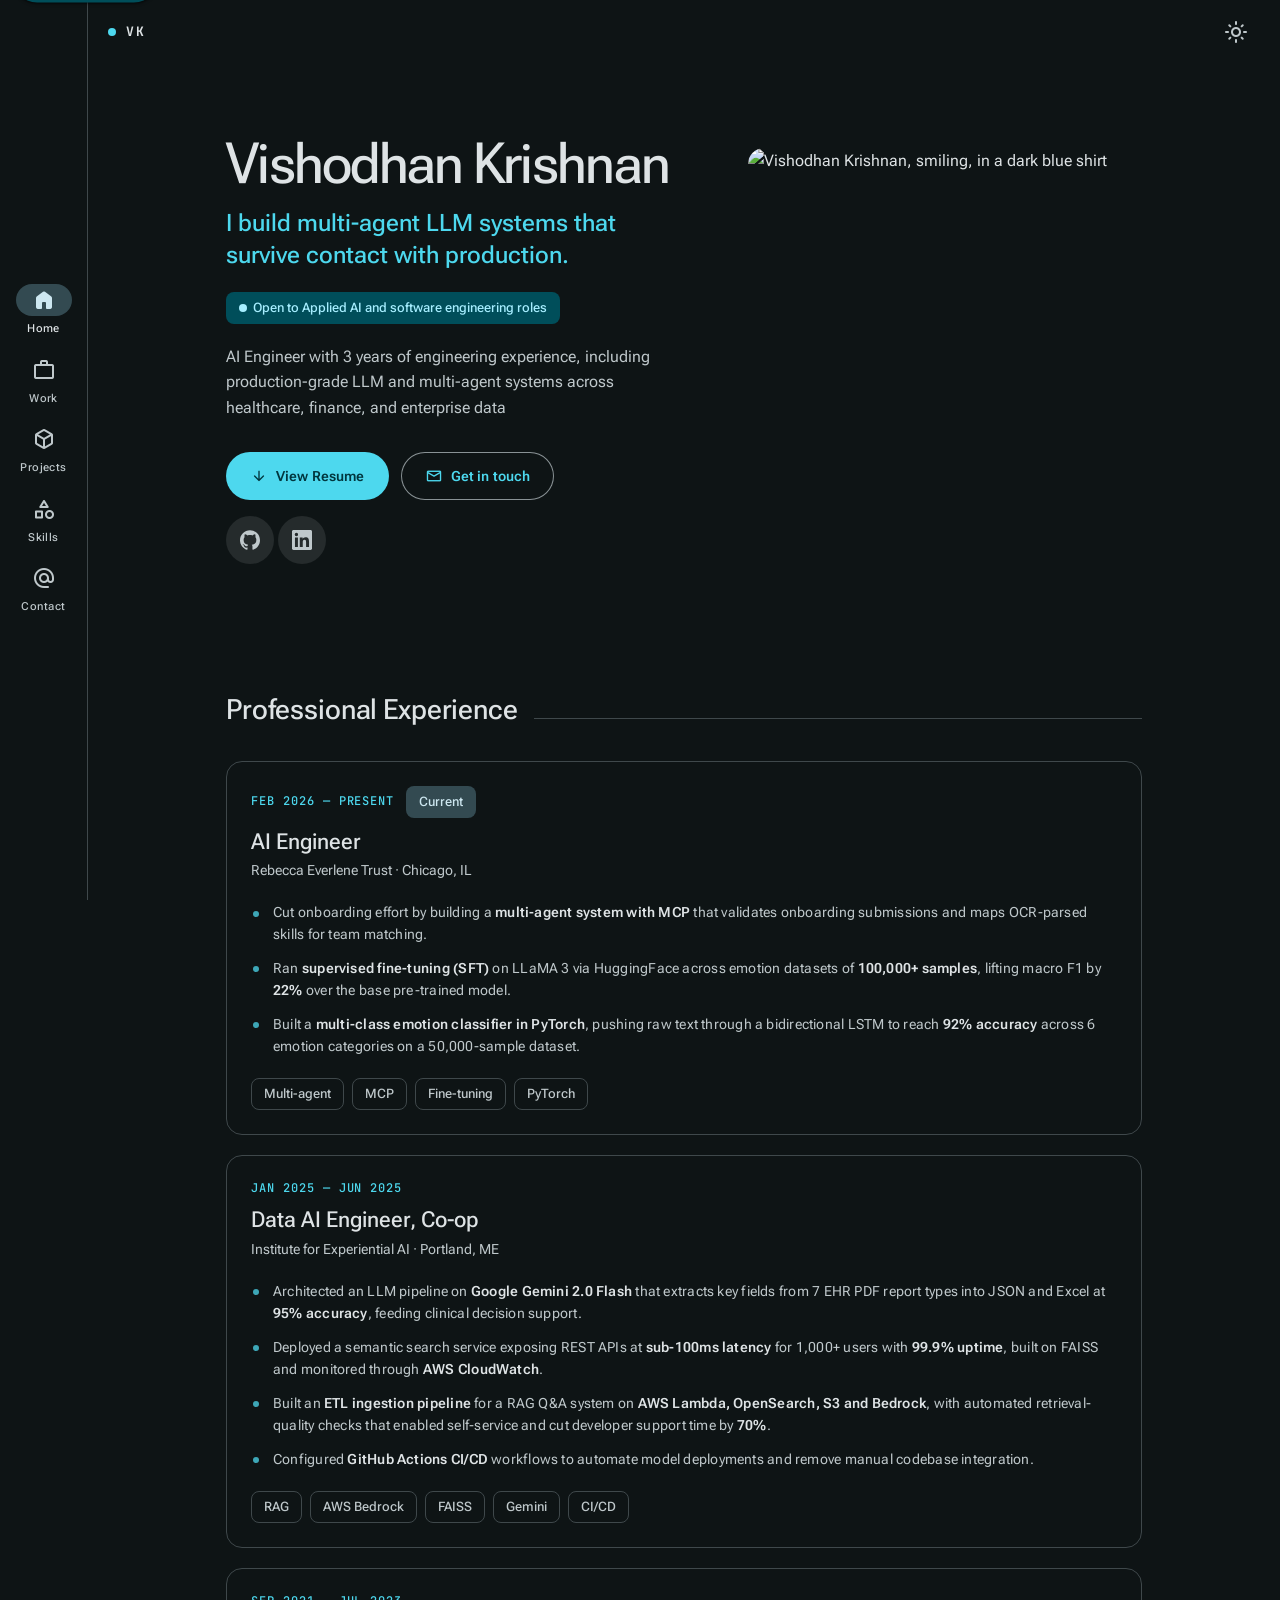
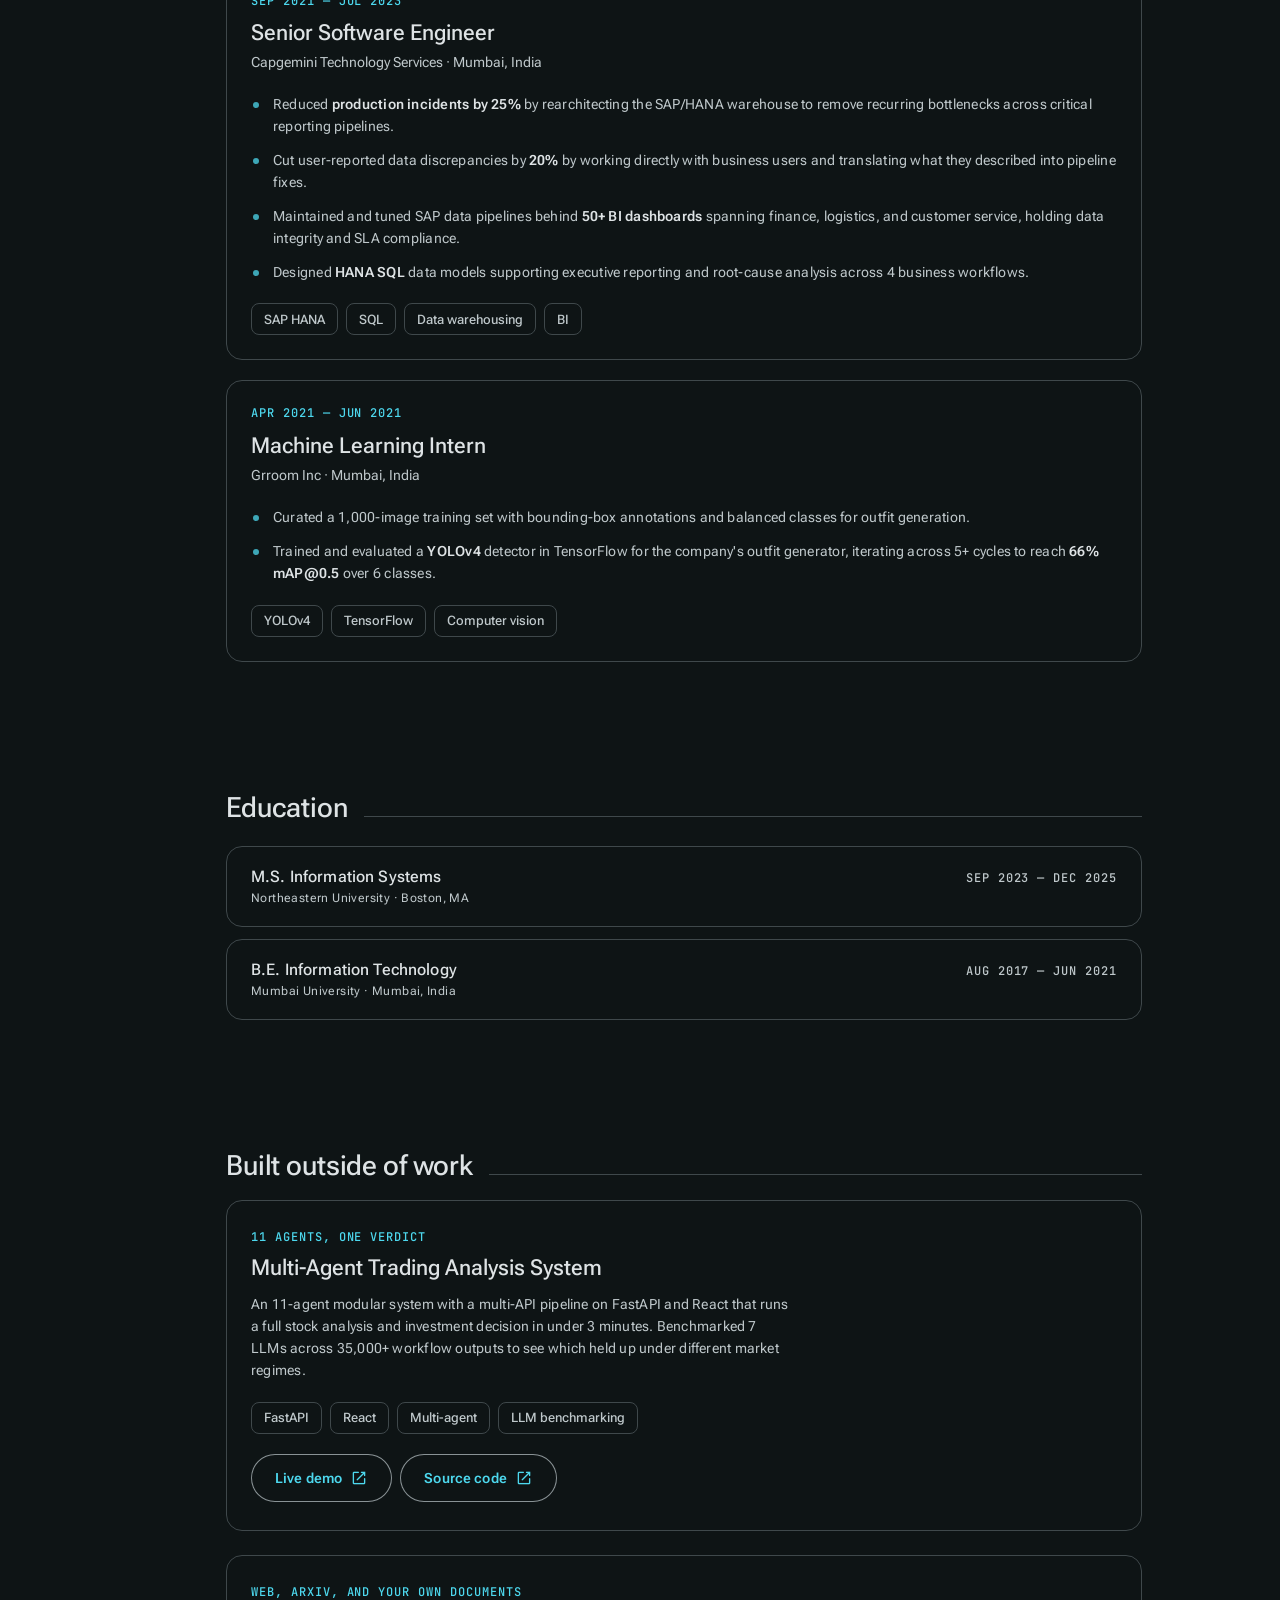
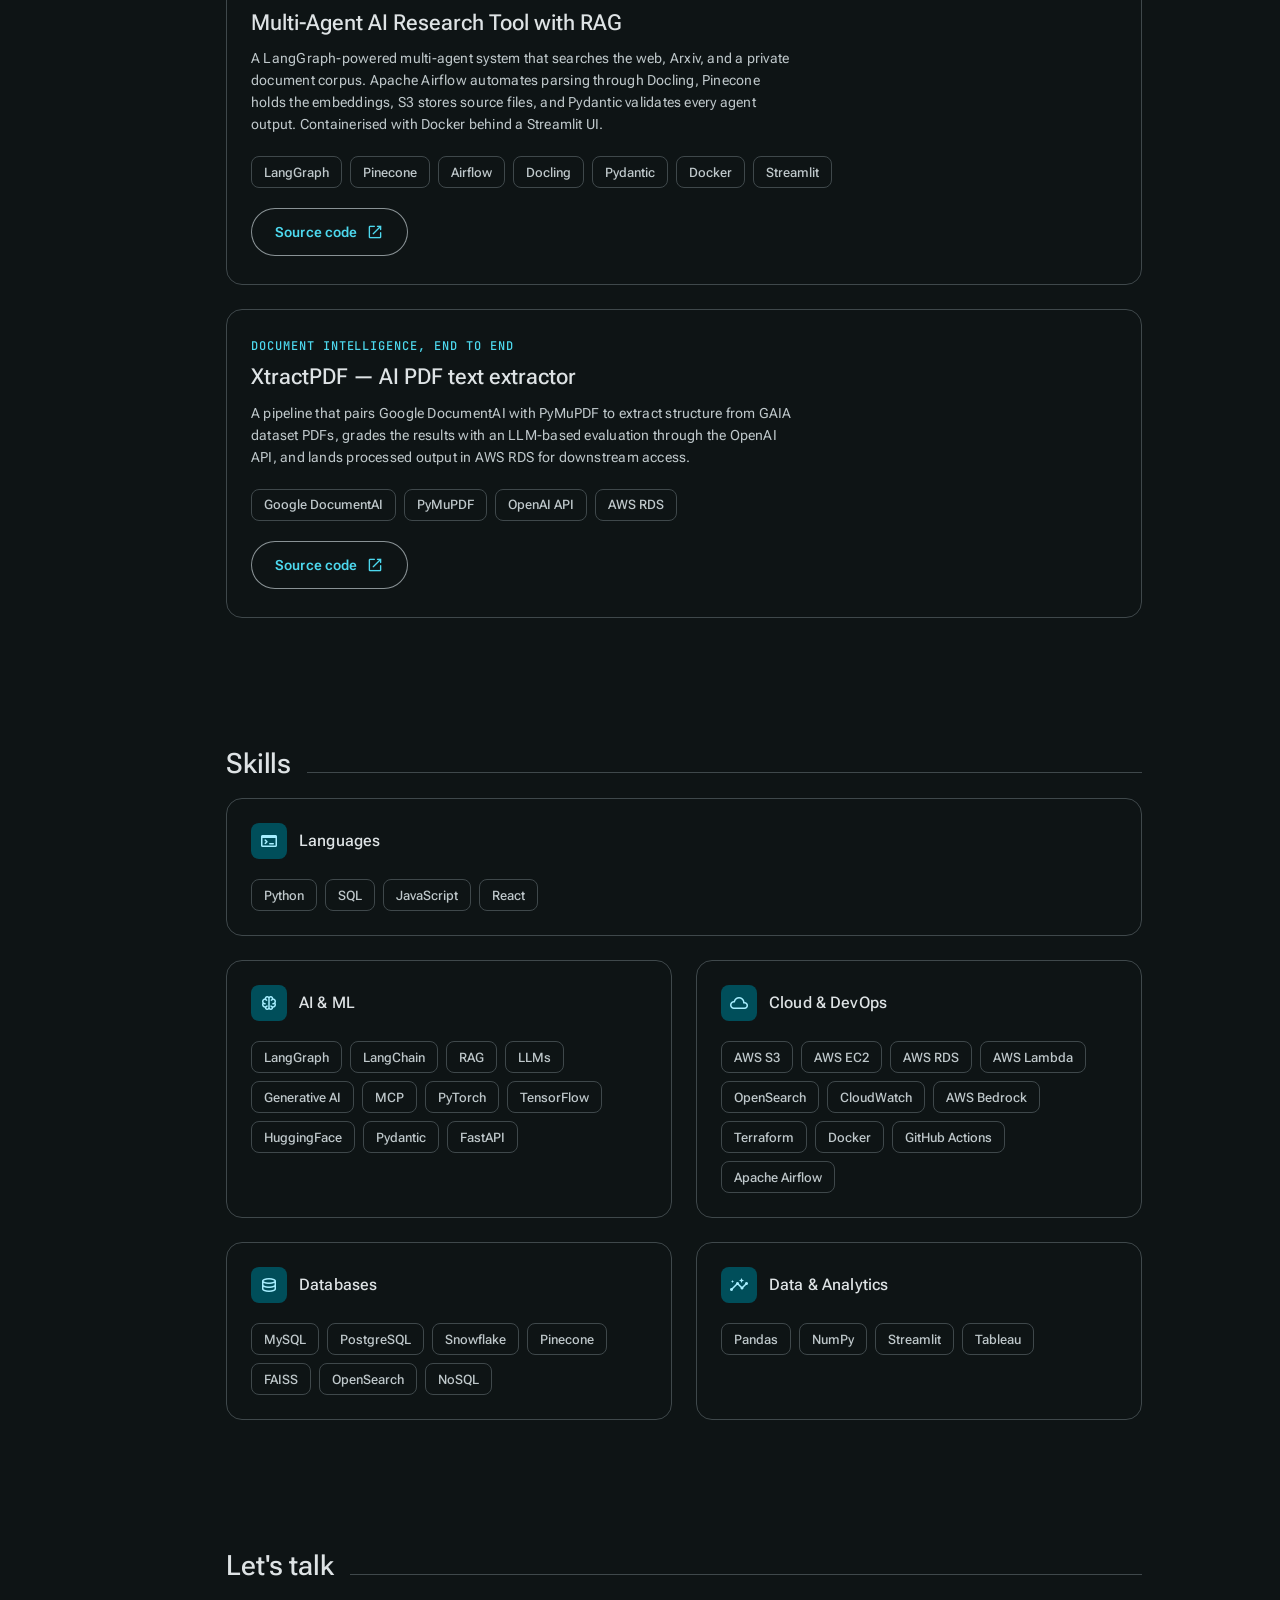
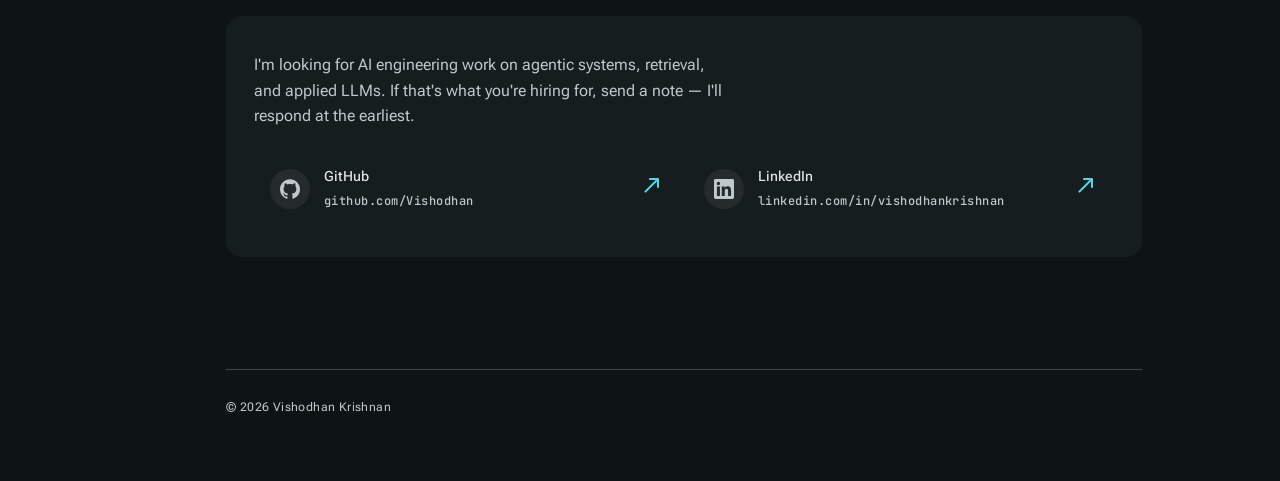
==== commit fd758d03: "Simplify file structure Co-Authored-By: Claude Opus 5 (1M context) <noreply@anthropic.com>" ====
--- a/index.html
+++ b/index.html
@@ -3,80 +3,45 @@
 <head>
   <meta charset="utf-8">
   <meta name="viewport" content="width=device-width, initial-scale=1, viewport-fit=cover">
-  <title>Vishodhan Krishnan — AI Engineer</title>
+  <title>Vishodhan Krishnan Portfolio</title>
   <meta name="description" content="Vishodhan Krishnan — AI Engineer building multi-agent LLM systems, RAG pipelines, and fine-tuned models across healthcare, finance, and enterprise data.">
   <meta name="theme-color" content="#0E1415">
   <meta name="color-scheme" content="dark light">
 
   <meta property="og:type" content="profile">
-  <meta property="og:title" content="Vishodhan Krishnan — AI Engineer">
+  <meta property="og:title" content="Vishodhan Krishnan Portfolio">
   <meta property="og:description" content="Multi-agent LLM systems, RAG pipelines, and fine-tuned models across healthcare, finance, and enterprise data.">
   <meta property="og:image" content="assets/img/vishodhan-krishnan-cropped.jpg">
   <meta name="twitter:card" content="summary">
 
-
-  <!-- Fonts: Roboto Flex (M3 brand + plain roles), JetBrains Mono (utility), Material Symbols -->
+  <!-- Roboto Flex (headings and body), JetBrains Mono (dates and metrics), Material Symbols (icons) -->
   <link rel="preconnect" href="https://fonts.googleapis.com">
   <link rel="preconnect" href="https://fonts.gstatic.com" crossorigin>
   <link rel="stylesheet" href="https://fonts.googleapis.com/css2?family=Roboto+Flex:opsz,wdth,wght@8..144,75..125,300..700&family=JetBrains+Mono:wght@400..700&display=swap">
   <link rel="stylesheet" href="https://fonts.googleapis.com/css2?family=Material+Symbols+Rounded:opsz,wght,FILL,GRAD@20..48,100..700,0..1,-50..200&display=swap">
 
-  <!-- Design tokens + components -->
-  <link rel="stylesheet" href="assets/css/tokens.css">
-  <link rel="stylesheet" href="assets/css/styles.css">
+  <link rel="stylesheet" href="style.css">
 
-  <!-- Tailwind, bridged to the same M3 colour tokens -->
-  <script src="https://cdn.tailwindcss.com?plugins=" defer></script>
-  <script>
-    window.tailwind = window.tailwind || {};
-    window.tailwind.config = {
-      corePlugins: { preflight: false },
-      theme: {
-        extend: {
-          colors: {
-            primary: 'rgb(var(--md-ref-primary) / <alpha-value>)',
-            'on-primary': 'rgb(var(--md-ref-on-primary) / <alpha-value>)',
-            'primary-container': 'rgb(var(--md-ref-primary-container) / <alpha-value>)',
-            secondary: 'rgb(var(--md-ref-secondary) / <alpha-value>)',
-            tertiary: 'rgb(var(--md-ref-tertiary) / <alpha-value>)',
-            surface: 'rgb(var(--md-ref-surface) / <alpha-value>)',
-            'on-surface': 'rgb(var(--md-ref-on-surface) / <alpha-value>)',
-            'on-surface-variant': 'rgb(var(--md-ref-on-surface-variant) / <alpha-value>)',
-            'surface-container': 'rgb(var(--md-ref-surface-container) / <alpha-value>)',
-            outline: 'rgb(var(--md-ref-outline) / <alpha-value>)',
-            'outline-variant': 'rgb(var(--md-ref-outline-variant) / <alpha-value>)'
-          },
-          borderRadius: {
-            xs: 'var(--md-sys-shape-corner-extra-small)',
-            sm: 'var(--md-sys-shape-corner-small)',
-            md: 'var(--md-sys-shape-corner-medium)',
-            lg: 'var(--md-sys-shape-corner-large)',
-            xl: 'var(--md-sys-shape-corner-extra-large)'
-          }
-        }
-      }
-    };
-  </script>
-
-  <!-- Applies the saved theme before first paint so there is no flash -->
-  <script src="assets/js/theme.js"></script>
+  <!-- Deliberately not deferred, and placed after the meta tags it reads: this
+       applies the saved theme before first paint, then fills the sections in
+       below once the DOM is ready. -->
+  <script src="app.js"></script>
 </head>
 
 <body>
-  <p id="live-region" class="sr-only" role="status" aria-live="polite"></p>
+  <a class="skip-link" href="#home">Skip to content</a>
+  <p id="live" class="sr-only" role="status" aria-live="polite"></p>
 
-  <!-- Navigation rail — desktop -->
-  <nav class="md-nav-rail" id="nav-rail" aria-label="Sections"></nav>
+  <nav class="nav-rail" id="nav-rail" aria-label="Sections"></nav>
 
-  <!-- Top app bar -->
-  <header class="md-top-app-bar" id="app-bar">
-    <a class="pf-brand" href="#home">
-      <span class="pf-brand__dot" aria-hidden="true"></span>
+  <header class="app-bar" id="app-bar">
+    <a class="brand" href="#home">
+      <span class="brand__dot" aria-hidden="true"></span>
       <span>VK</span>
     </a>
     <button type="button"
             id="theme-toggle"
-            class="md-icon-button md-state"
+            class="icon-btn state"
             aria-pressed="false"
             aria-label="Switch to light theme"
             title="Switch to light theme">
@@ -84,58 +49,49 @@
     </button>
   </header>
 
-  <main id="main" tabindex="-1">
+  <main>
     <noscript>
-      <div class="pf-shell">
-        <div class="pf-notice">
-          <h2 class="md-title-medium">JavaScript is switched off</h2>
-          <p class="md-body-medium" style="margin-top:8px">
-            This page assembles itself from JSON in the <code>/data</code> folder, so it needs
-            JavaScript to render. Turn it on and reload, or read the raw content at
-            <code>data/profile.json</code> and <code>data/experience.json</code>.
-          </p>
+      <div class="shell">
+        <div class="notice">
+          <h2>JavaScript is switched off</h2>
+          <p>This page builds itself from the content in <code>app.js</code>, so it needs JavaScript
+             to render. Turn it on and reload, or read that file directly — the text is all at the
+             top, in plain form.</p>
         </div>
       </div>
     </noscript>
 
-    <div class="pf-shell">
-      <div class="pf-notice" id="load-error" role="alert" hidden></div>
-    </div>
-
-    <section class="pf-section" id="home" aria-labelledby="home-heading">
-      <div class="pf-shell">
-        <h2 class="sr-only" id="home-heading" tabindex="-1">Introduction</h2>
-        <div id="home-content"></div>
-      </div>
+    <!-- Each section is filled by app.js. Add an entry to CONTENT.nav too if it
+         should be a nav destination; Education deliberately is not one. -->
+    <section class="section" id="home" aria-labelledby="home-heading">
+      <div class="shell" id="home-body"></div>
     </section>
 
-    <section class="pf-section" id="work" aria-labelledby="work-heading">
-      <div class="pf-shell" id="work-content"></div>
+    <section class="section" id="work" aria-labelledby="work-heading">
+      <div class="shell" id="work-body"></div>
     </section>
 
-    <section class="pf-section" id="projects" aria-labelledby="projects-heading">
-      <div class="pf-shell" id="projects-content"></div>
+    <section class="section" id="education" aria-labelledby="education-heading">
+      <div class="shell" id="education-body"></div>
     </section>
 
-    <section class="pf-section" id="skills" aria-labelledby="skills-heading">
-      <div class="pf-shell" id="skills-content"></div>
+    <section class="section" id="projects" aria-labelledby="projects-heading">
+      <div class="shell" id="projects-body"></div>
     </section>
 
-    <section class="pf-section" id="contact" aria-labelledby="contact-heading">
-      <div class="pf-shell" id="contact-content"></div>
+    <section class="section" id="skills" aria-labelledby="skills-heading">
+      <div class="shell" id="skills-body"></div>
+    </section>
+
+    <section class="section" id="contact" aria-labelledby="contact-heading">
+      <div class="shell" id="contact-body"></div>
     </section>
   </main>
 
-  <footer class="pf-footer">
-    <div class="pf-shell" id="site-footer"></div>
+  <footer class="footer">
+    <div class="shell" id="footer-body"></div>
   </footer>
 
-  <!-- Navigation bar — compact widths -->
-  <nav class="md-nav-bar" id="nav-bar" aria-label="Sections"></nav>
-
-  <script src="assets/js/data.js"></script>
-  <script src="assets/js/render.js"></script>
-  <script src="assets/js/nav.js"></script>
-  <script src="assets/js/main.js"></script>
+  <nav class="nav-bar" id="nav-bar" aria-label="Sections"></nav>
 </body>
 </html>
--- a/style.css
+++ b/style.css
@@ -0,0 +1,704 @@
+/* =========================================================================
+   Vishodhan Krishnan — portfolio
+   Hand-written Material Design 3: tokens, components, layout. Dark by default.
+   Changing the accent means editing --primary in the two schemes below;
+   nothing else references a raw colour.
+   ========================================================================= */
+
+:root {
+  --font: "Roboto Flex", "Roboto", system-ui, -apple-system, "Segoe UI", sans-serif;
+  --mono: "JetBrains Mono", ui-monospace, SFMono-Regular, Menlo, Consolas, monospace;
+
+  --r-xs: 4px;
+  --r-sm: 8px;
+  --r-md: 12px;
+  --r-lg: 16px;
+  --r-full: 9999px;
+
+  --ease: cubic-bezier(0.2, 0, 0, 1);
+  --ease-out: cubic-bezier(0.05, 0.7, 0.1, 1);
+  --dur: 200ms;
+  --dur-md: 300ms;
+  --dur-lg: 500ms;
+}
+
+/* Scheme generated from seed #0FA3B1 (teal-cyan). Dark: surface/on-surface 15.4:1. */
+:root,
+[data-theme="dark"] {
+  color-scheme: dark;
+  --primary: #4DD8EE;
+  --on-primary: #00363E;
+  --primary-container: #004E5A;
+  --on-primary-container: #A6EEFF;
+  --secondary-container: #334A51;
+  --on-secondary-container: #CDE7F0;
+  --error: #FFB4AB;
+  --surface: #0E1415;
+  --on-surface: #DEE3E5;
+  --on-surface-var: #BFC8CB;
+  --surface-1: #161D1E;
+  --surface-2: #1A2122;
+  --surface-3: #252B2C;
+  --outline: #899295;
+  --outline-var: #3F484B;
+  --elev-1: 0 1px 2px 0 rgb(0 0 0 / 0.42), 0 1px 3px 1px rgb(0 0 0 / 0.26);
+}
+
+/* Light: surface/on-surface 15.6:1. */
+[data-theme="light"] {
+  color-scheme: light;
+  --primary: #00687A;
+  --on-primary: #FFFFFF;
+  --primary-container: #A6EEFF;
+  --on-primary-container: #001F25;
+  --secondary-container: #CDE7F0;
+  --on-secondary-container: #051F25;
+  --error: #BA1A1A;
+  --surface: #F5FAFB;
+  --on-surface: #171D1E;
+  --on-surface-var: #3F484B;
+  --surface-1: #EFF5F6;
+  --surface-2: #E9EFF0;
+  --surface-3: #E3E9EB;
+  --outline: #6F797B;
+  --outline-var: #BFC8CB;
+  --elev-1: 0 1px 2px 0 rgb(0 0 0 / 0.14), 0 1px 3px 1px rgb(0 0 0 / 0.08);
+}
+
+/* ---------- Base ---------- */
+* { box-sizing: border-box; }
+
+html {
+  scroll-behavior: smooth;
+  -webkit-text-size-adjust: 100%;
+}
+
+body {
+  margin: 0;
+  min-height: 100vh;
+  background: var(--surface);
+  color: var(--on-surface);
+  font-family: var(--font);
+  font-size: 1rem;
+  line-height: 1.6;
+  -webkit-font-smoothing: antialiased;
+  -moz-osx-font-smoothing: grayscale;
+  transition: background-color var(--dur-md) var(--ease), color var(--dur-md) var(--ease);
+}
+
+h1, h2, h3, h4, p, ul, ol { margin: 0; }
+h1, h2, h3, h4 { font-weight: 500; }
+h1, h2, .hero__headline { font-variation-settings: "wdth" 105; text-wrap: balance; }
+ul, ol { padding: 0; list-style: none; }
+img { display: block; max-width: 100%; }
+
+a {
+  color: var(--primary);
+  text-decoration-color: color-mix(in srgb, var(--primary) 45%, transparent);
+  text-underline-offset: 0.2em;
+}
+a:hover { text-decoration-color: currentColor; }
+
+strong { font-weight: 600; color: var(--on-surface); }
+
+code {
+  font-family: var(--mono);
+  font-size: 0.875em;
+  padding: 0.1em 0.35em;
+  border-radius: var(--r-xs);
+  background: var(--surface-3);
+}
+
+/* Utility face — dates, metrics, eyebrows */
+.mono {
+  font-family: var(--mono);
+  font-size: 0.75rem;
+  line-height: 1.4;
+  font-weight: 500;
+  letter-spacing: 0.08em;
+  text-transform: uppercase;
+  font-feature-settings: "tnum" 1;
+}
+
+/* ---------- Focus: WCAG 2.4.7 / 2.4.11 ---------- */
+:focus-visible {
+  outline: 3px solid var(--primary);
+  outline-offset: 2px;
+  border-radius: var(--r-xs);
+}
+:focus:not(:focus-visible) { outline: none; }
+
+.sr-only {
+  position: absolute;
+  width: 1px;
+  height: 1px;
+  padding: 0;
+  margin: -1px;
+  overflow: hidden;
+  clip-path: inset(50%);
+  white-space: nowrap;
+}
+
+.skip-link {
+  position: fixed;
+  top: 0;
+  left: 0;
+  z-index: 100;
+  transform: translateY(-120%);
+  margin: 12px;
+  padding: 12px 20px;
+  border-radius: var(--r-full);
+  background: var(--primary-container);
+  color: var(--on-primary-container);
+  font-weight: 500;
+  text-decoration: none;
+  box-shadow: var(--elev-1);
+  transition: transform var(--dur) var(--ease);
+}
+.skip-link:focus { transform: translateY(0); }
+
+/* ---------- Shared state layer (8% hover / 10% focus / 10% pressed) ---------- */
+.state {
+  position: relative;
+  isolation: isolate;
+  overflow: hidden;
+}
+.state::before {
+  content: "";
+  position: absolute;
+  inset: 0;
+  z-index: -1;
+  background: currentColor;
+  opacity: 0;
+  transition: opacity var(--dur) var(--ease);
+  pointer-events: none;
+}
+.state:hover::before { opacity: 0.08; }
+.state:focus-visible::before { opacity: 0.1; }
+.state:active::before { opacity: 0.1; }
+
+/* =========================================================================
+   Navigation — rail from 900px, bottom bar below it. One item, two contexts.
+   ========================================================================= */
+.nav-rail {
+  position: fixed;
+  inset-block: 0;
+  left: 0;
+  z-index: 30;
+  display: none;
+  width: 88px;
+  align-items: center;
+  justify-content: center;
+  padding-block: 24px;
+  background: var(--surface);
+  border-right: 1px solid var(--outline-var);
+}
+.nav-rail ul {
+  display: flex;
+  flex-direction: column;
+  align-items: center;
+  gap: 4px;
+  width: 100%;
+}
+
+.nav-bar {
+  position: fixed;
+  inset-inline: 0;
+  bottom: 0;
+  z-index: 30;
+  display: flex;
+  height: 80px;
+  align-items: center;
+  justify-content: space-around;
+  padding-inline: 4px;
+  padding-bottom: env(safe-area-inset-bottom, 0px);
+  background: var(--surface-2);
+  border-top: 1px solid var(--outline-var);
+}
+
+.nav-item {
+  display: flex;
+  flex-direction: column;
+  align-items: center;
+  gap: 4px;
+  color: var(--on-surface-var);
+  text-decoration: none;
+}
+.nav-item__icon {
+  display: grid;
+  place-items: center;
+  height: 32px;
+  border-radius: var(--r-full);
+  transition: background-color var(--dur) var(--ease), color var(--dur) var(--ease);
+}
+.nav-item__label {
+  font-size: 0.6875rem;
+  font-weight: 500;
+  letter-spacing: 0.04em;
+}
+.nav-item:hover .nav-item__icon { background: color-mix(in srgb, var(--on-surface) 8%, transparent); }
+.nav-item[aria-current] { color: var(--on-surface); }
+.nav-item[aria-current] .nav-item__icon {
+  background: var(--secondary-container);
+  color: var(--on-secondary-container);
+}
+.nav-item[aria-current] .material-symbols-rounded { font-variation-settings: "FILL" 1; }
+
+.nav-rail .nav-item { width: 100%; padding-block: 6px; }
+.nav-rail .nav-item__icon { width: 56px; }
+
+.nav-bar .nav-item {
+  flex: 1 1 0;
+  justify-content: center;
+  min-width: 0;
+  min-height: 64px;
+  padding-top: 12px;
+}
+.nav-bar .nav-item__icon { width: 64px; max-width: 100%; }
+.nav-bar .nav-item__label {
+  max-width: 100%;
+  overflow: hidden;
+  text-overflow: ellipsis;
+  white-space: nowrap;
+}
+
+/* ---------- Top app bar ---------- */
+.app-bar {
+  position: sticky;
+  top: 0;
+  z-index: 20;
+  display: flex;
+  height: 64px;
+  align-items: center;
+  justify-content: space-between;
+  gap: 16px;
+  padding-inline: 20px;
+  background: var(--surface);
+  transition: background-color var(--dur) var(--ease), box-shadow var(--dur) var(--ease);
+}
+.app-bar[data-scrolled="true"] {
+  background: var(--surface-2);
+  box-shadow: var(--elev-1);
+}
+
+.brand {
+  display: inline-flex;
+  align-items: center;
+  gap: 10px;
+  font-family: var(--mono);
+  font-size: 0.8125rem;
+  font-weight: 700;
+  letter-spacing: 0.14em;
+  color: var(--on-surface);
+  text-decoration: none;
+}
+.brand__dot {
+  width: 8px;
+  height: 8px;
+  border-radius: var(--r-full);
+  background: var(--primary);
+}
+
+/* ---------- Buttons ---------- */
+.btn {
+  display: inline-flex;
+  align-items: center;
+  justify-content: center;
+  gap: 8px;
+  min-height: 48px;
+  padding-inline: 24px;
+  border: 0;
+  border-radius: var(--r-full);
+  font-size: 0.875rem;
+  font-weight: 600;
+  letter-spacing: 0.01em;
+  text-decoration: none;
+  cursor: pointer;
+  transition: box-shadow var(--dur) var(--ease);
+}
+.btn .material-symbols-rounded { font-size: 18px; }
+.btn--filled {
+  background: var(--primary);
+  color: var(--on-primary);
+}
+.btn--filled:hover { box-shadow: var(--elev-1); }
+.btn--outlined {
+  background: transparent;
+  color: var(--primary);
+  box-shadow: inset 0 0 0 1px var(--outline);
+}
+
+.icon-btn {
+  display: inline-grid;
+  place-items: center;
+  width: 48px;
+  height: 48px;
+  border: 0;
+  border-radius: var(--r-full);
+  background: transparent;
+  color: var(--on-surface-var);
+  cursor: pointer;
+  text-decoration: none;
+}
+.icon-btn--tonal {
+  background: var(--surface-3);
+  color: var(--on-surface-var);
+}
+
+/* ---------- Cards ---------- */
+.card {
+  border-radius: var(--r-lg);
+  background: var(--surface-1);
+  transition: background-color var(--dur) var(--ease), border-color var(--dur) var(--ease),
+    box-shadow var(--dur) var(--ease);
+}
+.card--outlined {
+  background: var(--surface);
+  border: 1px solid var(--outline-var);
+}
+.card--hover:hover {
+  border-color: color-mix(in srgb, var(--primary) 55%, transparent);
+  background: var(--surface-1);
+  box-shadow: var(--elev-1);
+}
+
+/* ---------- Chips ---------- */
+.chip {
+  display: inline-flex;
+  align-items: center;
+  gap: 6px;
+  height: 32px;
+  padding-inline: 12px;
+  border: 1px solid var(--outline-var);
+  border-radius: var(--r-sm);
+  color: var(--on-surface-var);
+  font-size: 0.8125rem;
+  font-weight: 500;
+  line-height: 1;
+  white-space: nowrap;
+}
+.chip--accent {
+  border-color: transparent;
+  background: var(--secondary-container);
+  color: var(--on-secondary-container);
+}
+.chip--status {
+  border-color: transparent;
+  background: var(--primary-container);
+  color: var(--on-primary-container);
+}
+.pulse {
+  width: 8px;
+  height: 8px;
+  border-radius: var(--r-full);
+  background: currentColor;
+  animation: breathe 2.4s var(--ease) infinite;
+}
+@keyframes breathe {
+  0%, 100% { opacity: 1; transform: scale(1); }
+  50% { opacity: 0.45; transform: scale(0.75); }
+}
+
+.tags {
+  display: flex;
+  flex-wrap: wrap;
+  gap: 8px;
+  margin-top: 20px;
+}
+
+/* =========================================================================
+   Page shell
+   ========================================================================= */
+.shell {
+  width: 100%;
+  max-width: 980px;
+  margin-inline: auto;
+  padding-inline: 20px;
+}
+
+/* Adjacent sections stack their padding, so a seam is twice these values:
+   56px here → 112px between sections, 64px at ≥900px → 128px. */
+.section {
+  padding-block: 28px;
+  scroll-margin-top: 80px;
+}
+#home { padding-block: 32px 56px; }
+
+/* The heading sits on one line with a rule filling the space beside it. The
+   gap to the content below comes from each list's own margin-top. */
+.section__head {
+  display: flex;
+  align-items: baseline;
+  gap: 16px;
+}
+.section__head h2 { font-size: 1.75rem; line-height: 1.29; letter-spacing: -0.005em; }
+.rule {
+  flex: 1 1 auto;
+  height: 1px;
+  background: var(--outline-var);
+}
+
+/* ---------- Hero ---------- */
+.hero {
+  display: grid;
+  grid-template-columns: 1fr;
+  gap: 48px;
+  align-items: center;
+}
+.hero h1 {
+  margin-top: 20px;
+  font-size: clamp(2.75rem, 7vw, 3.5625rem);
+  line-height: 1.12;
+  letter-spacing: -0.03em;
+}
+.hero__headline {
+  margin-top: 12px;
+  max-width: 30ch;
+  font-size: 1.5rem;
+  line-height: 1.33;
+  font-weight: 500;
+  color: var(--primary);
+}
+.hero__summary {
+  margin-top: 20px;
+  max-width: 60ch;
+  color: var(--on-surface-var);
+}
+.hero__actions,
+.hero__social {
+  display: flex;
+  flex-wrap: wrap;
+  align-items: center;
+}
+.hero__actions { gap: 12px; margin-top: 32px; }
+.hero__social { gap: 4px; margin-top: 16px; }
+
+.hero__art {
+  display: flex;
+  align-items: center;
+  justify-content: center;
+  order: -1; /* photo above the name when compact, beside it from 900px */
+}
+.hero__art img {
+  width: 100%;
+  max-width: 240px;
+  aspect-ratio: 1;
+  object-fit: cover;
+  border-radius: var(--r-lg);
+}
+
+/* ---------- Experience ---------- */
+.timeline { display: grid; gap: 20px; margin-top: 32px; }
+.role { padding: 24px; }
+.role__meta {
+  display: flex;
+  flex-wrap: wrap;
+  align-items: center;
+  gap: 8px 12px;
+}
+.role__dates { color: var(--primary); }
+.role h3 { margin-top: 10px; font-size: 1.375rem; line-height: 1.27; }
+.role__org {
+  margin-top: 4px;
+  font-size: 0.875rem;
+  color: var(--on-surface-var);
+}
+
+.bullets { display: grid; gap: 12px; margin-top: 20px; }
+.bullets li {
+  position: relative;
+  padding-left: 22px;
+  font-size: 0.875rem;
+  line-height: 1.57;
+  letter-spacing: 0.016em;
+  color: var(--on-surface-var);
+}
+.bullets li::before {
+  content: "";
+  position: absolute;
+  left: 2px;
+  top: 0.62em;
+  width: 6px;
+  height: 6px;
+  border-radius: var(--r-full);
+  background: var(--primary);
+  opacity: 0.75;
+}
+
+.edu { display: grid; gap: 12px; margin-top: 20px; }
+.edu__item {
+  display: flex;
+  flex-wrap: wrap;
+  align-items: baseline;
+  justify-content: space-between;
+  gap: 8px 20px;
+  padding: 18px 24px;
+}
+
+.edu__item h3 { font-size: 1rem; line-height: 1.5; letter-spacing: 0.009em; }
+.edu__item p {
+  font-size: 0.75rem;
+  letter-spacing: 0.033em;
+  color: var(--on-surface-var);
+}
+.edu__dates { flex: none; color: var(--on-surface-var); }
+
+/* ---------- Projects ---------- */
+.projects { display: grid; gap: 20px; margin-top: 16px; }
+.project { padding: 28px 24px; }
+.project__kicker { color: var(--primary); }
+.project h3 { margin-top: 8px; font-size: 1.375rem; line-height: 1.27; }
+.project__body {
+  margin-top: 12px;
+  max-width: 68ch;
+  font-size: 0.875rem;
+  line-height: 1.57;
+  letter-spacing: 0.016em;
+  color: var(--on-surface-var);
+}
+.project__links {
+  display: flex;
+  flex-wrap: wrap;
+  gap: 8px;
+  margin-top: 20px;
+}
+
+/* ---------- Skills ---------- */
+.skills { display: grid; gap: 20px; margin-top: 16px; }
+.skill { padding: 24px; }
+.skill__head {
+  display: flex;
+  align-items: center;
+  gap: 12px;
+}
+.skill h3 { font-size: 1rem; line-height: 1.5; letter-spacing: 0.009em; }
+.skill__icon {
+  display: grid;
+  place-items: center;
+  width: 36px;
+  height: 36px;
+  flex: none;
+  border-radius: var(--r-sm);
+  background: var(--primary-container);
+  color: var(--on-primary-container);
+}
+.skill__icon .material-symbols-rounded { font-size: 20px; }
+
+/* ---------- Contact ---------- */
+.contact { margin-top: 32px; padding: 36px 28px; }
+.contact__body {
+  max-width: 52ch;
+  color: var(--on-surface-var);
+}
+.contact__links { display: grid; gap: 8px; margin-top: 28px; }
+.contact__link {
+  display: flex;
+  align-items: center;
+  gap: 14px;
+  min-height: 56px;
+  padding: 8px 16px;
+  border-radius: var(--r-md);
+  color: var(--on-surface);
+  text-decoration: none;
+}
+.contact__icon {
+  width: 40px;
+  height: 40px;
+  pointer-events: none;
+}
+.contact__label {
+  display: block;
+  font-size: 0.875rem;
+  font-weight: 500;
+}
+.contact__handle {
+  text-transform: none;
+  letter-spacing: 0.04em;
+  color: var(--on-surface-var);
+}
+.contact__arrow { margin-left: auto; color: var(--primary); }
+
+/* ---------- Footer ---------- */
+.footer {
+  padding-block: 40px 96px;
+  font-size: 0.75rem;
+  letter-spacing: 0.033em;
+  color: var(--on-surface-var);
+}
+.footer__inner {
+  display: flex;
+  flex-wrap: wrap;
+  gap: 8px 24px;
+  justify-content: space-between;
+  padding-top: 28px;
+  border-top: 1px solid var(--outline-var);
+}
+
+/* ---------- No-JS notice ---------- */
+.notice {
+  margin: 24px auto;
+  max-width: 720px;
+  padding: 20px 24px;
+  border-radius: var(--r-md);
+  border: 1px solid var(--error);
+  background: color-mix(in srgb, var(--error) 12%, transparent);
+}
+.notice h2 { font-size: 1rem; line-height: 1.5; }
+.notice p { margin-top: 8px; font-size: 0.875rem; }
+
+/* ---------- Entrance motion ---------- */
+.reveal {
+  opacity: 0;
+  transform: translateY(16px);
+  transition: opacity var(--dur-lg) var(--ease-out), transform var(--dur-lg) var(--ease-out);
+}
+.reveal.visible { opacity: 1; transform: none; }
+
+/* =========================================================================
+   Responsive
+   ========================================================================= */
+@media (min-width: 640px) {
+  .shell { padding-inline: 32px; }
+  .projects, .skills { gap: 24px; }
+}
+
+@media (min-width: 900px) {
+  body { padding-left: 88px; }
+  .nav-rail { display: flex; }
+  .nav-bar { display: none; }
+  .section { padding-block: 64px; }
+  #home { padding-block: 48px 64px; }
+  .hero {
+    grid-template-columns: minmax(0, 1.05fr) minmax(0, 0.95fr);
+    gap: 56px;
+  }
+  .hero__art { order: 0; } /* back to source order: photo right of the name */
+  .hero__art img { max-width: 380px; }
+  .skills { grid-template-columns: repeat(2, minmax(0, 1fr)); }
+  .skill:first-child { grid-column: 1 / -1; }
+  .contact__links { grid-template-columns: repeat(2, minmax(0, 1fr)); }
+  .footer { padding-block: 48px 64px; }
+}
+
+/* ---------- Reduced motion — WCAG 2.3.3 ---------- */
+@media (prefers-reduced-motion: reduce) {
+  html { scroll-behavior: auto; }
+  *, *::before, *::after {
+    animation-duration: 0.001ms !important;
+    animation-iteration-count: 1 !important;
+    transition-duration: 0.001ms !important;
+  }
+}
+
+/* ---------- Forced colours (Windows high contrast) ---------- */
+@media (forced-colors: active) {
+  .card, .chip, .btn { border: 1px solid CanvasText; }
+  .nav-item[aria-current] .nav-item__icon { outline: 2px solid CanvasText; }
+}
+
+/* ---------- Print ---------- */
+@media print {
+  .nav-rail, .nav-bar, .app-bar, .skip-link { display: none !important; }
+  body { padding: 0; background: #fff; color: #000; }
+  .section { padding-block: 16px; break-inside: avoid; }
+}
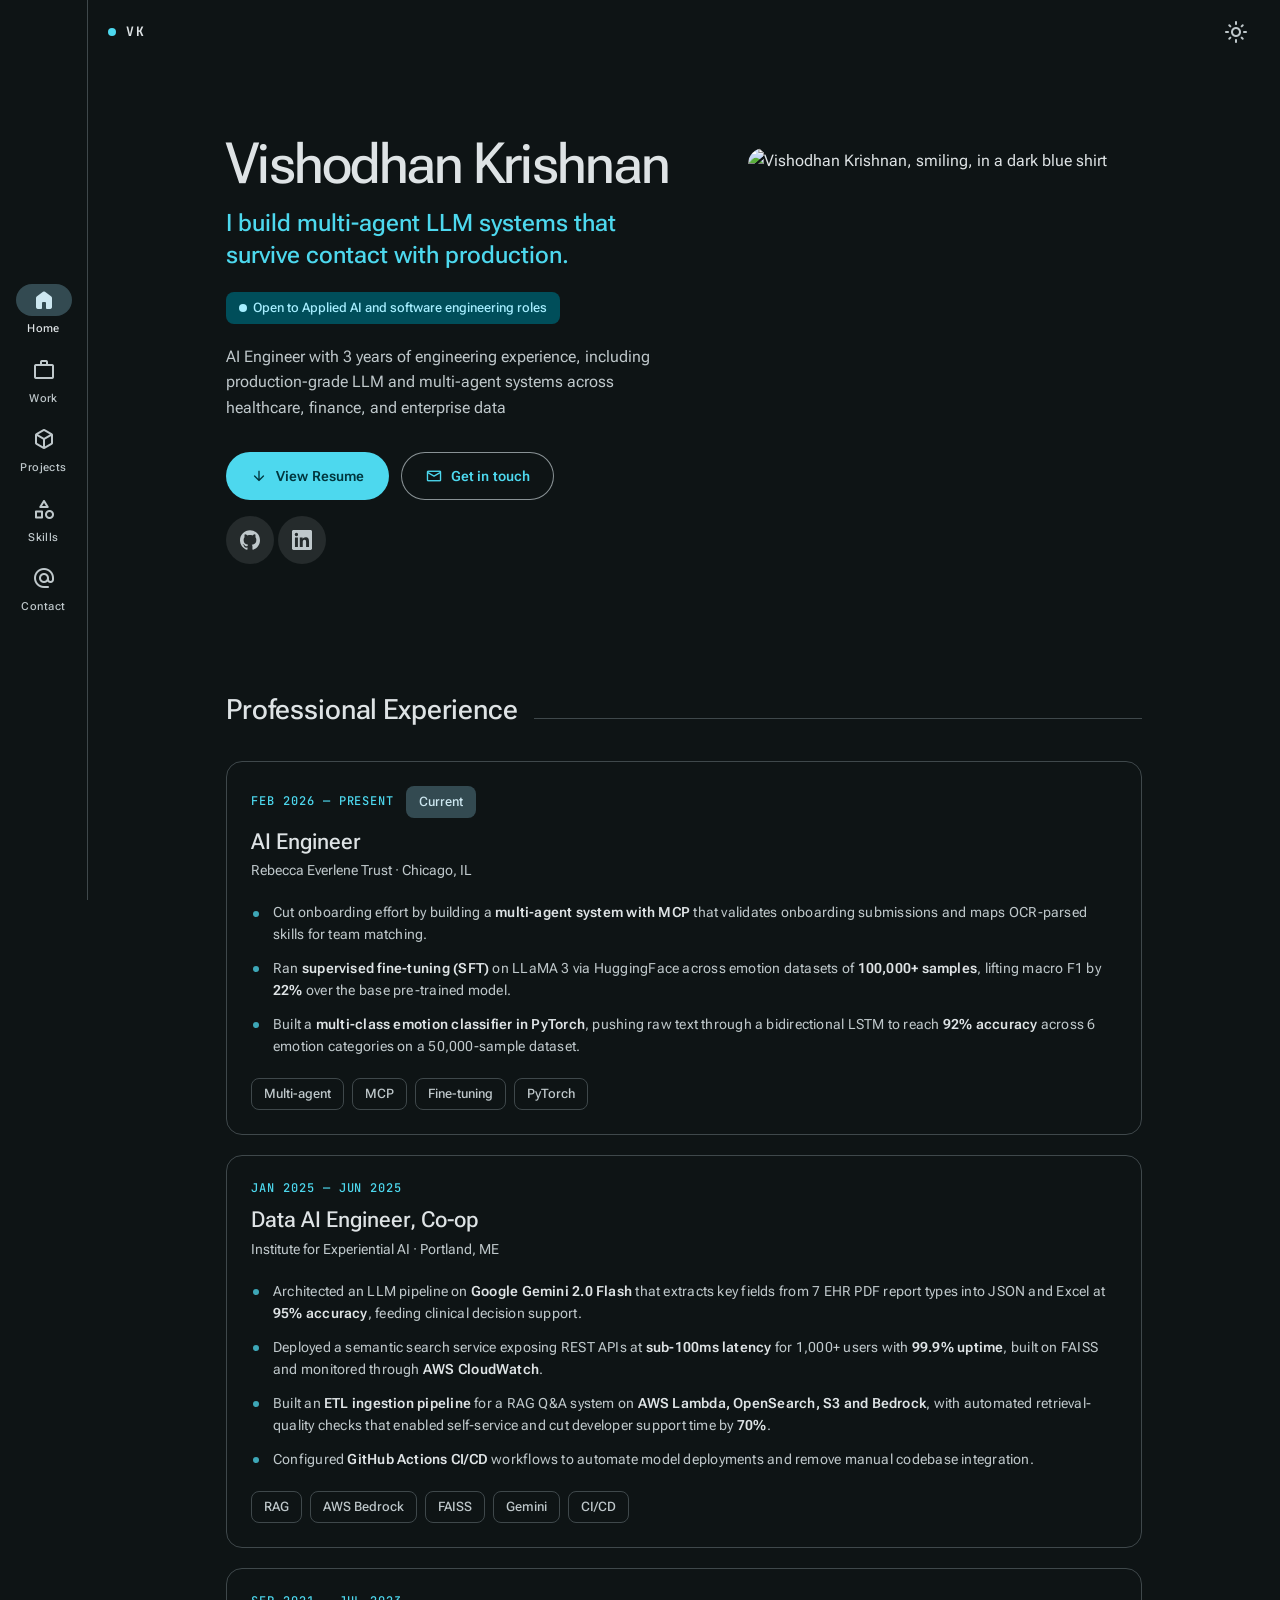
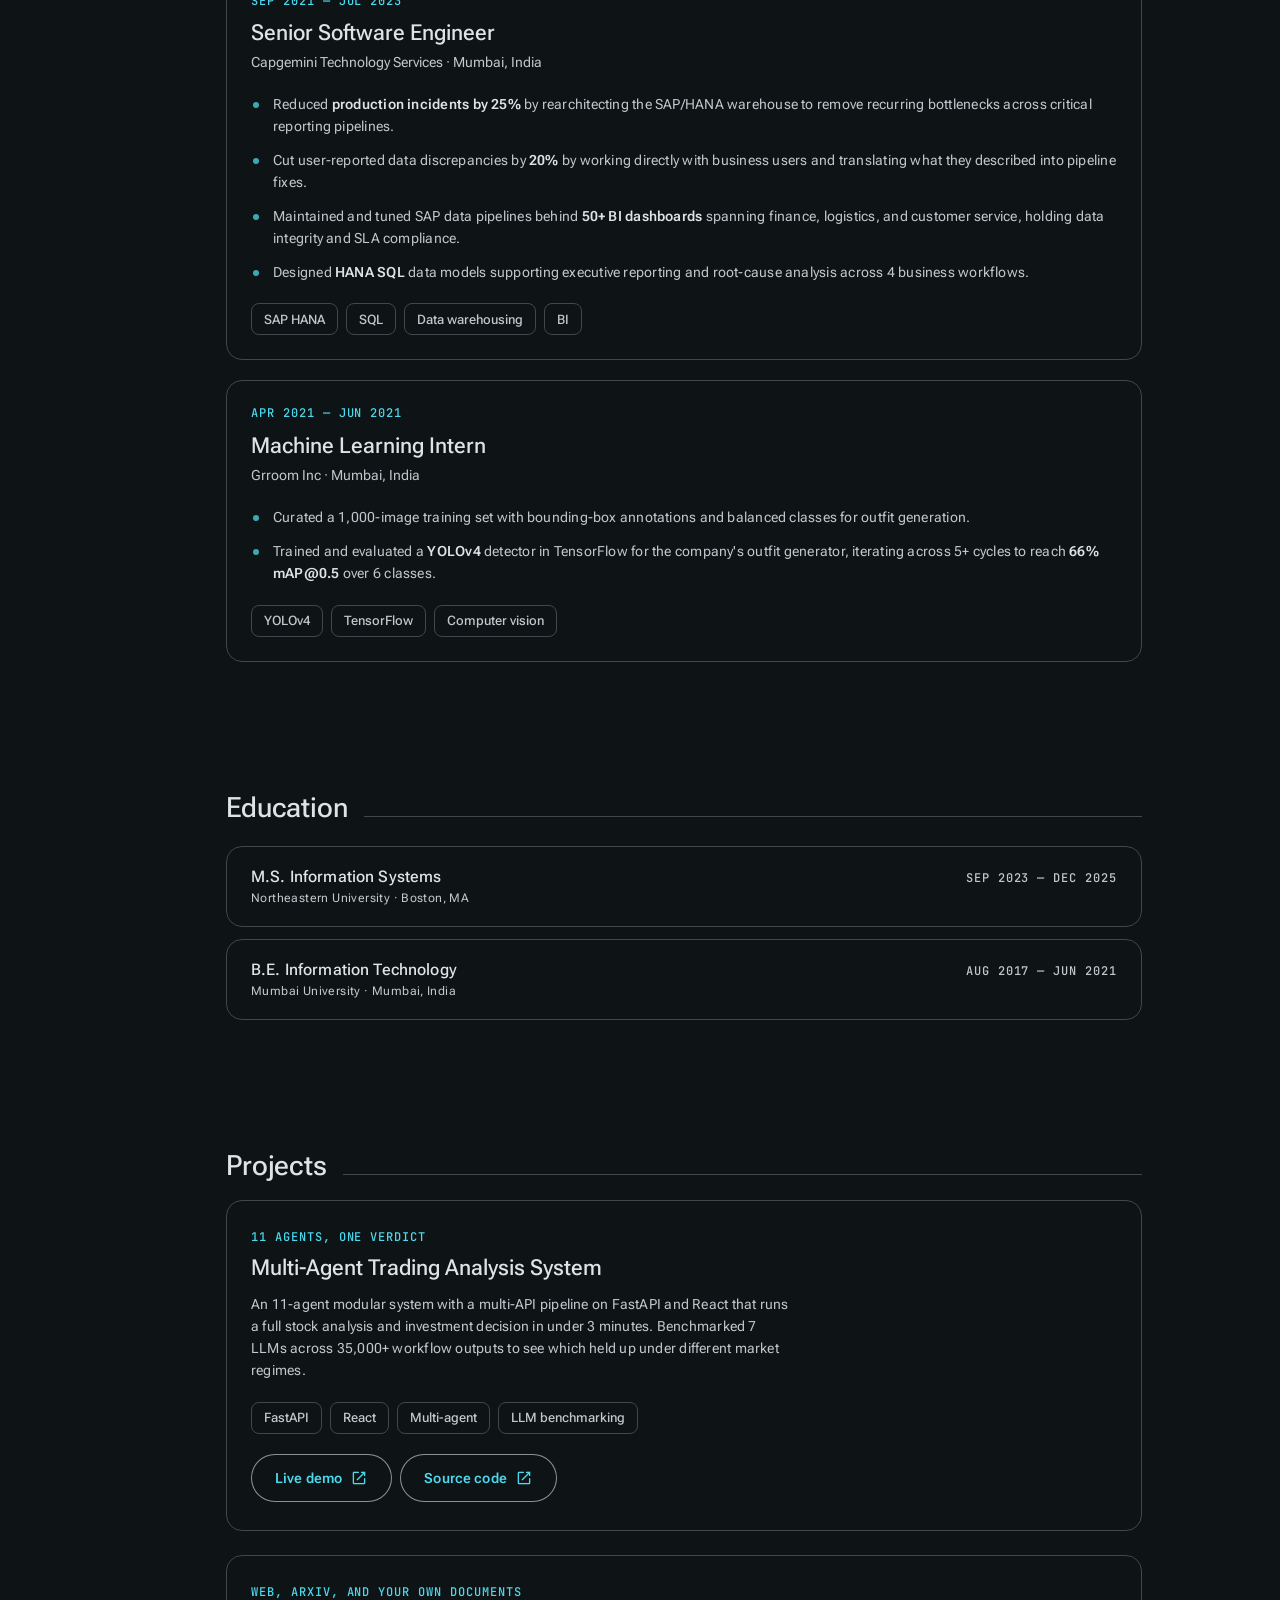
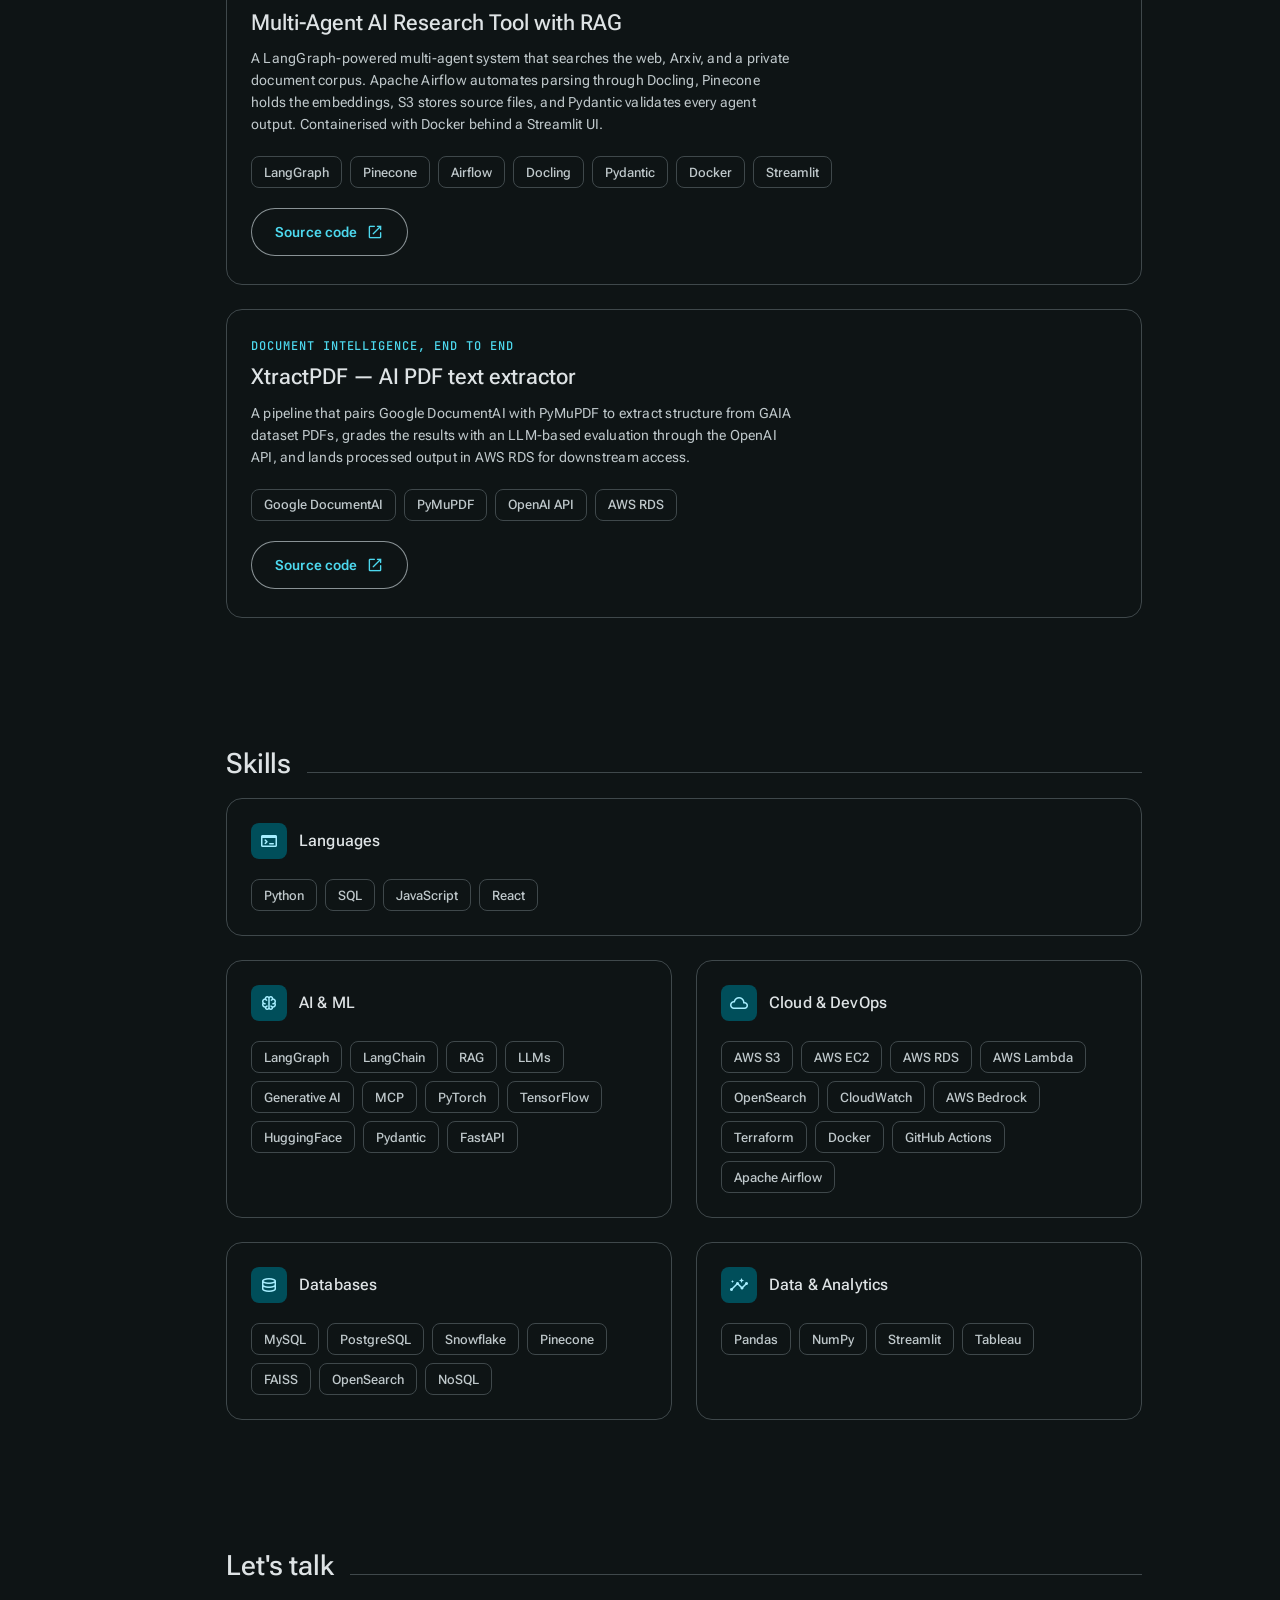
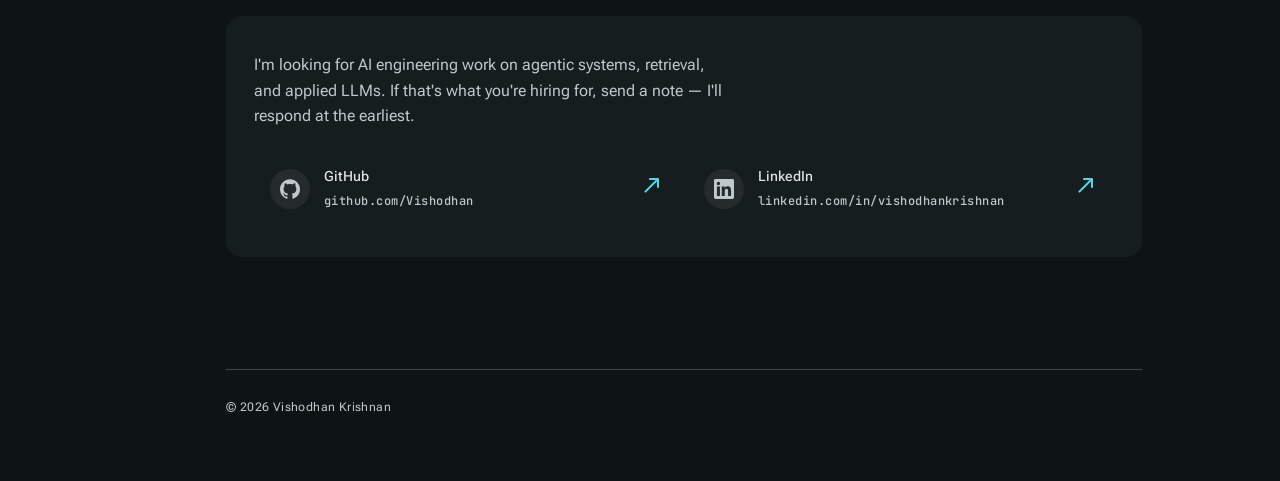
==== commit 1f910ded: "remove skip to content button and add projects  heading" ====
--- a/index.html
+++ b/index.html
@@ -29,7 +29,6 @@
 </head>
 
 <body>
-  <a class="skip-link" href="#home">Skip to content</a>
   <p id="live" class="sr-only" role="status" aria-live="polite"></p>
 
   <nav class="nav-rail" id="nav-rail" aria-label="Sections"></nav>
